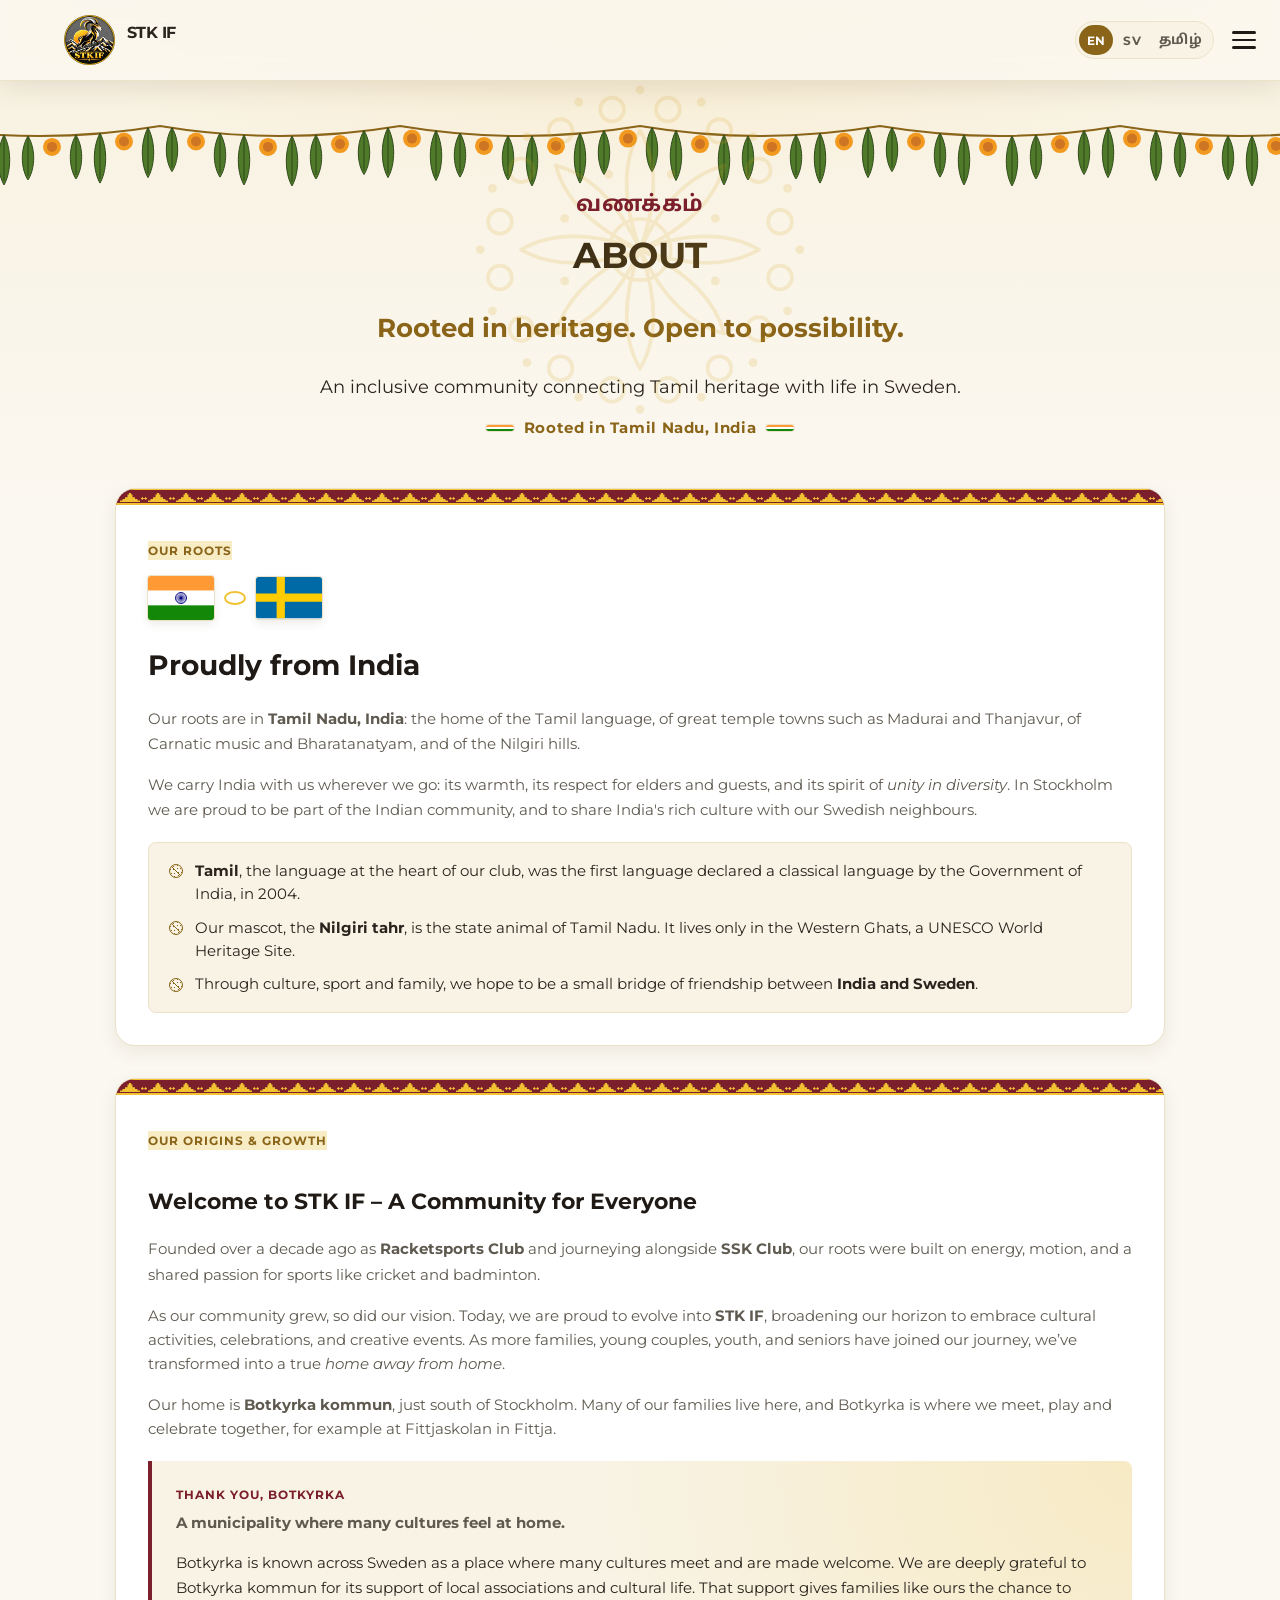
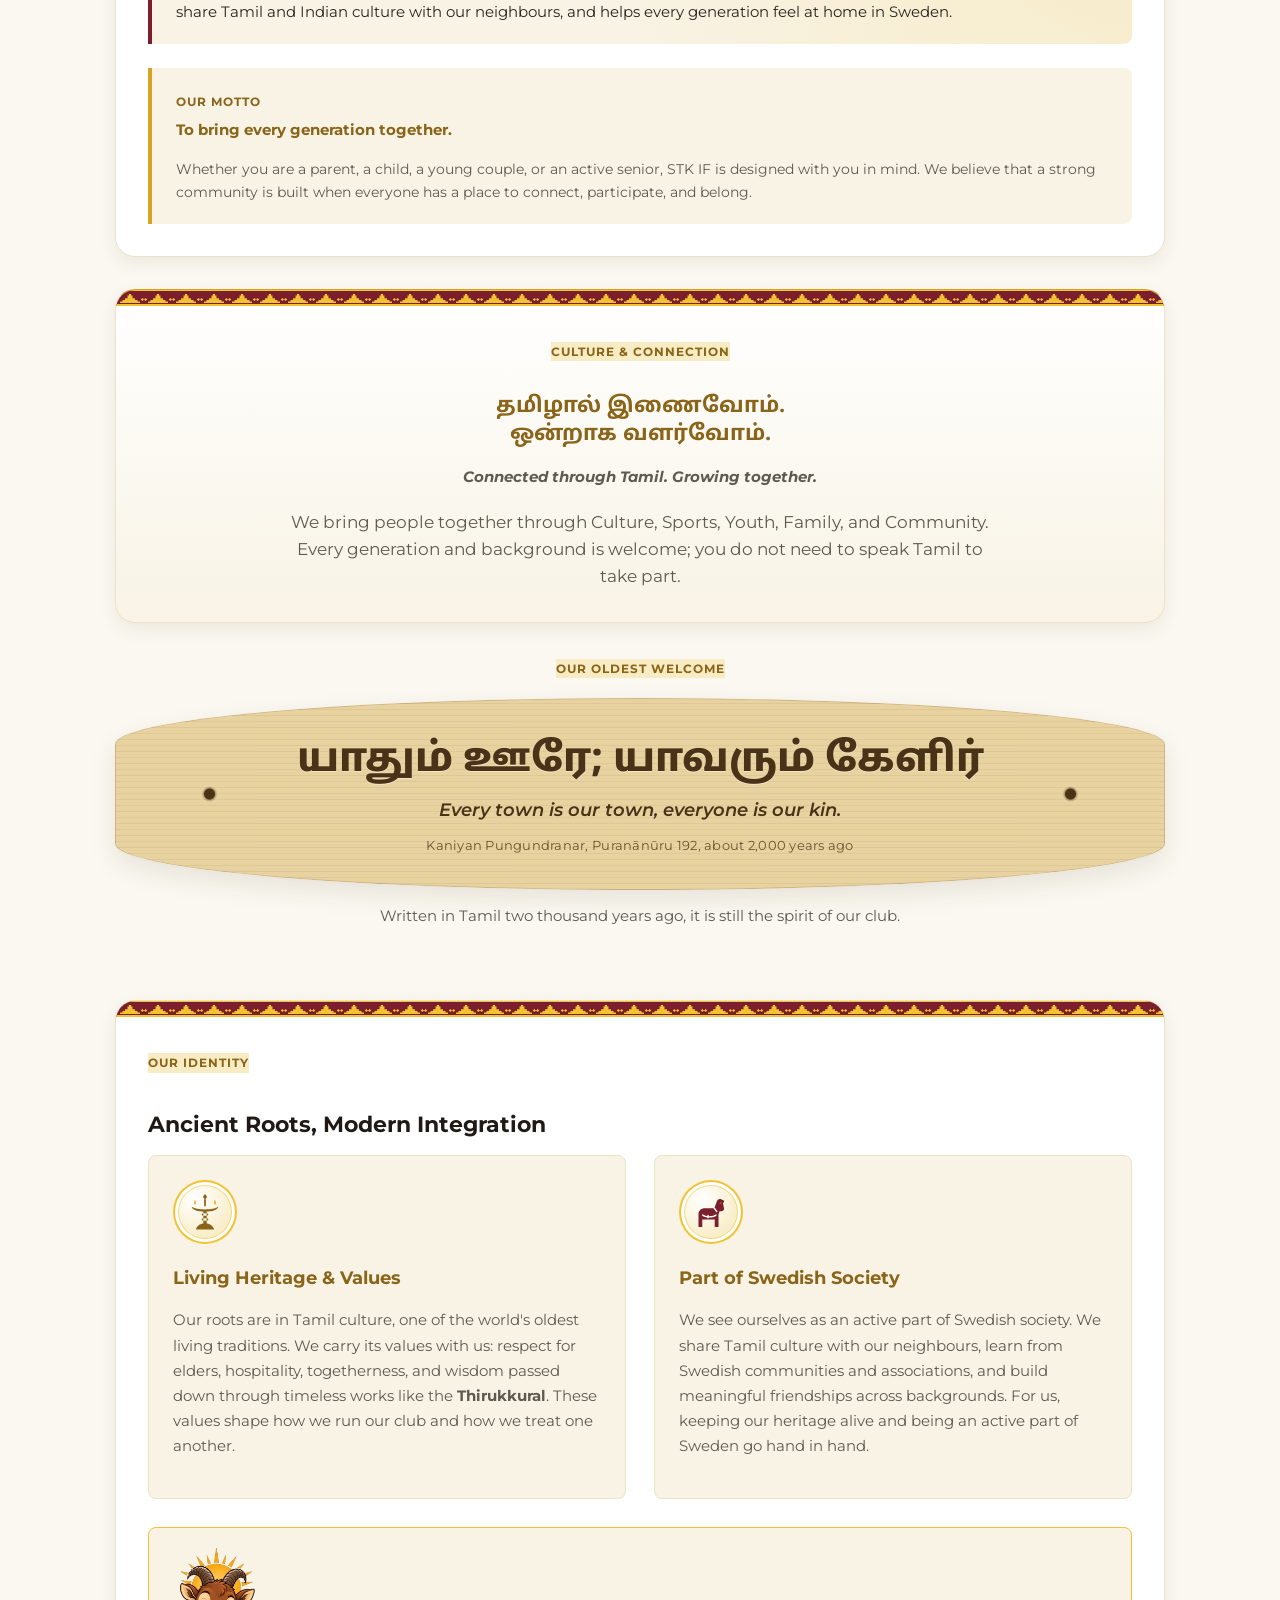
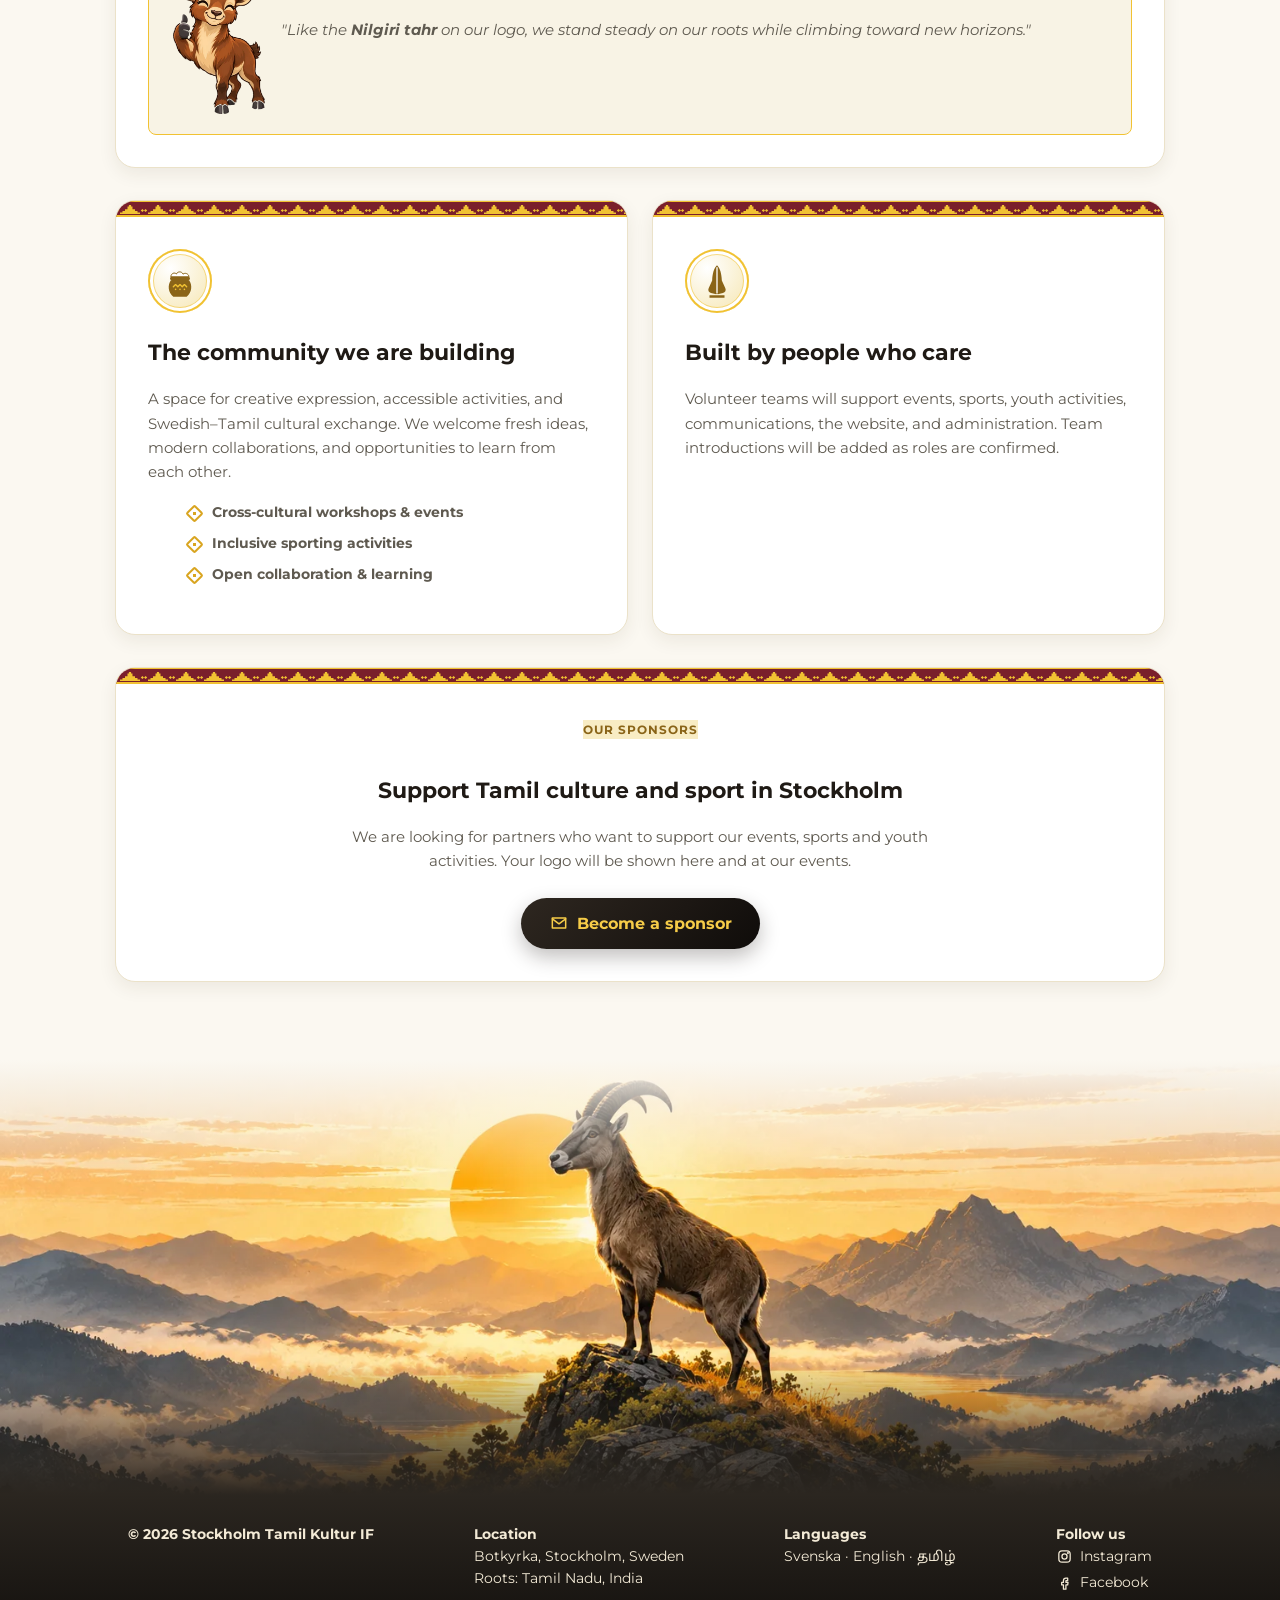
==== about.html @ eb53238b "Join Us: lucky-draw banner and clear "registered" popup - Banner above the form: "Join STK and you c" ====
<!DOCTYPE html>
<html lang="en">
<head>
    <meta charset="UTF-8">
    <meta name="viewport" content="width=device-width, initial-scale=1.0">
    <title>About us | Stockholm Tamil Kultur &amp; IF</title>
    <meta name="description" content="Stockholm Tamil Kultur &amp; IF is a Tamil cultural and sports club in Botkyrka, Stockholm, with roots in Tamil Nadu, India, bringing the Tamil community together.">
    <meta property="og:type" content="website">
    <meta property="og:site_name" content="Stockholm Tamil Kultur IF">
    <meta property="og:title" content="About us | Stockholm Tamil Kultur &amp; IF">
    <meta property="og:description" content="Stockholm Tamil Kultur &amp; IF is a Tamil cultural and sports club in Botkyrka, Stockholm, with roots in Tamil Nadu, India, bringing the Tamil community together.">
    <link rel="canonical" href="https://teamraat.github.io/STK-IF/about.html">
    <meta property="og:url" content="https://teamraat.github.io/STK-IF/about.html">
    <meta property="og:image" content="https://teamraat.github.io/STK-IF/images/og-image.jpg">
    <meta property="og:image:width" content="1200">
    <meta property="og:image:height" content="630">
    <meta name="twitter:card" content="summary_large_image">
    <link rel="stylesheet" href="css/shared-styles.css?v=20261105-1">
    <link rel="stylesheet" href="css/about-styles.css?v=20261105-1">
    <link rel="icon" type="image/png" href="images/favicon.png">
    <link rel="stylesheet" href="css/modern.css?v=20261105-1">
    <link rel="stylesheet" href="css/theme.css?v=20261105-1" id="theme-css">
    <link rel="stylesheet" href="css/mascots.css?v=20261105-1">
    <link rel="stylesheet" href="css/refresh.css?v=20261105-1">
</head>
<body>

<!-- Header-->

    <header>
        <div id="logo">
            <a class="logo-link" href="index.html" aria-label="STK IF home page">
                <img src="images/logo.webp" alt="Stockholm Tamil Kultur IF Logo">
                <h1>STK IF</h1>
            </a>
        </div>
        <ul>
            <li><a href="index.html">Home</a></li>
            <li>|</li>
            <li><a href="events.html">Events</a></li>
            <li>|</li>
            <li><a href="about.html">About</a></li>
            <li>|</li>
            <li><a href="gallery.html">Gallery</a></li>
            <li>|</li>
            <li><a href="learn-tamil.html">Learn Tamil</a></li>
            <li>|</li>
            <li><a href="members.html">Members</a></li>
            <li>|</li>
            <li><a href="joinus.html">Join Us</a></li>
        </ul>
        <img id="hamburguer-buttom" src="images/hamburg.button.svg" alt="Hamburger menu button">

    </header>


    <main id="about-page">
    <section class="about-section">
        <!-- Thoranam: a garland of mango leaves and marigolds, hung over Tamil doorways to welcome guests -->
        <svg class="thoranam" viewBox="0 0 1440 70" preserveAspectRatio="xMidYMin slice" aria-hidden="true" focusable="false"><path class="thoranam-cord" d="M0 14 Q120 34 240 14 Q360 34 480 14 Q600 34 720 14 Q840 34 960 14 Q1080 34 1200 14 Q1320 34 1440 14"/><path class="leaf" d="M12 15.6 C3 31 6 50.8 12 59.6 C18 50.8 21 31 12 15.6 Z M12 17.6 V55.6"/><path class="leaf" d="M36 18.5 C27 36 30 58.5 36 68.5 C42 58.5 45 36 36 18.5 Z M36 20.5 V64.5"/><path class="leaf" d="M84 22.9 C75 40.4 78 62.9 84 72.9 C90 62.9 93 40.4 84 22.9 Z M84 24.9 V68.9"/><path class="leaf" d="M108 23.9 C99 39.3 102 59.1 108 67.9 C114 59.1 117 39.3 108 23.9 Z M108 25.9 V63.9"/><path class="leaf" d="M156 22.9 C147 38.3 150 58.1 156 66.9 C162 58.1 165 38.3 156 22.9 Z M156 24.9 V62.9"/><path class="leaf" d="M180 21.1 C171 38.6 174 61.1 180 71.1 C186 61.1 189 38.6 180 21.1 Z M180 23.1 V67.1"/><path class="leaf" d="M228 15.6 C219 33.1 222 55.6 228 65.6 C234 55.6 237 33.1 228 15.6 Z M228 17.6 V61.6"/><path class="leaf" d="M252 15.6 C243 31 246 50.8 252 59.6 C258 50.8 261 31 252 15.6 Z M252 17.6 V55.6"/><path class="leaf" d="M300 21.1 C291 36.5 294 56.3 300 65.1 C306 56.3 309 36.5 300 21.1 Z M300 23.1 V61.1"/><path class="leaf" d="M324 22.9 C315 40.4 318 62.9 324 72.9 C330 62.9 333 40.4 324 22.9 Z M324 24.9 V68.9"/><path class="leaf" d="M372 23.9 C363 41.4 366 63.9 372 73.9 C378 63.9 381 41.4 372 23.9 Z M372 25.9 V69.9"/><path class="leaf" d="M396 22.9 C387 38.3 390 58.1 396 66.9 C402 58.1 405 38.3 396 22.9 Z M396 24.9 V62.9"/><path class="leaf" d="M444 18.5 C435 33.9 438 53.7 444 62.5 C450 53.7 453 33.9 444 18.5 Z M444 20.5 V58.5"/><path class="leaf" d="M468 15.6 C459 33.1 462 55.6 468 65.6 C474 55.6 477 33.1 468 15.6 Z M468 17.6 V61.6"/><path class="leaf" d="M516 18.5 C507 36 510 58.5 516 68.5 C522 58.5 525 36 516 18.5 Z M516 20.5 V64.5"/><path class="leaf" d="M540 21.1 C531 36.5 534 56.3 540 65.1 C546 56.3 549 36.5 540 21.1 Z M540 23.1 V61.1"/><path class="leaf" d="M588 23.9 C579 39.3 582 59.1 588 67.9 C594 59.1 597 39.3 588 23.9 Z M588 25.9 V63.9"/><path class="leaf" d="M612 23.9 C603 41.4 606 63.9 612 73.9 C618 63.9 621 41.4 612 23.9 Z M612 25.9 V69.9"/><path class="leaf" d="M660 21.1 C651 38.6 654 61.1 660 71.1 C666 61.1 669 38.6 660 21.1 Z M660 23.1 V67.1"/><path class="leaf" d="M684 18.5 C675 33.9 678 53.7 684 62.5 C690 53.7 693 33.9 684 18.5 Z M684 20.5 V58.5"/><path class="leaf" d="M732 15.6 C723 31 726 50.8 732 59.6 C738 50.8 741 31 732 15.6 Z M732 17.6 V55.6"/><path class="leaf" d="M756 18.5 C747 36 750 58.5 756 68.5 C762 58.5 765 36 756 18.5 Z M756 20.5 V64.5"/><path class="leaf" d="M804 22.9 C795 40.4 798 62.9 804 72.9 C810 62.9 813 40.4 804 22.9 Z M804 24.9 V68.9"/><path class="leaf" d="M828 23.9 C819 39.3 822 59.1 828 67.9 C834 59.1 837 39.3 828 23.9 Z M828 25.9 V63.9"/><path class="leaf" d="M876 22.9 C867 38.3 870 58.1 876 66.9 C882 58.1 885 38.3 876 22.9 Z M876 24.9 V62.9"/><path class="leaf" d="M900 21.1 C891 38.6 894 61.1 900 71.1 C906 61.1 909 38.6 900 21.1 Z M900 23.1 V67.1"/><path class="leaf" d="M948 15.6 C939 33.1 942 55.6 948 65.6 C954 55.6 957 33.1 948 15.6 Z M948 17.6 V61.6"/><path class="leaf" d="M972 15.6 C963 31 966 50.8 972 59.6 C978 50.8 981 31 972 15.6 Z M972 17.6 V55.6"/><path class="leaf" d="M1020 21.1 C1011 36.5 1014 56.3 1020 65.1 C1026 56.3 1029 36.5 1020 21.1 Z M1020 23.1 V61.1"/><path class="leaf" d="M1044 22.9 C1035 40.4 1038 62.9 1044 72.9 C1050 62.9 1053 40.4 1044 22.9 Z M1044 24.9 V68.9"/><path class="leaf" d="M1092 23.9 C1083 41.4 1086 63.9 1092 73.9 C1098 63.9 1101 41.4 1092 23.9 Z M1092 25.9 V69.9"/><path class="leaf" d="M1116 22.9 C1107 38.3 1110 58.1 1116 66.9 C1122 58.1 1125 38.3 1116 22.9 Z M1116 24.9 V62.9"/><path class="leaf" d="M1164 18.5 C1155 33.9 1158 53.7 1164 62.5 C1170 53.7 1173 33.9 1164 18.5 Z M1164 20.5 V58.5"/><path class="leaf" d="M1188 15.6 C1179 33.1 1182 55.6 1188 65.6 C1194 55.6 1197 33.1 1188 15.6 Z M1188 17.6 V61.6"/><path class="leaf" d="M1236 18.5 C1227 36 1230 58.5 1236 68.5 C1242 58.5 1245 36 1236 18.5 Z M1236 20.5 V64.5"/><path class="leaf" d="M1260 21.1 C1251 36.5 1254 56.3 1260 65.1 C1266 56.3 1269 36.5 1260 21.1 Z M1260 23.1 V61.1"/><path class="leaf" d="M1308 23.9 C1299 39.3 1302 59.1 1308 67.9 C1314 59.1 1317 39.3 1308 23.9 Z M1308 25.9 V63.9"/><path class="leaf" d="M1332 23.9 C1323 41.4 1326 63.9 1332 73.9 C1338 63.9 1341 41.4 1332 23.9 Z M1332 25.9 V69.9"/><path class="leaf" d="M1380 21.1 C1371 38.6 1374 61.1 1380 71.1 C1386 61.1 1389 38.6 1380 21.1 Z M1380 23.1 V67.1"/><path class="leaf" d="M1404 18.5 C1395 33.9 1398 53.7 1404 62.5 C1410 53.7 1413 33.9 1404 18.5 Z M1404 20.5 V58.5"/><g class="marigold" transform="translate(60 32.1)"><circle r="9"/><circle class="marigold-in" r="5"/></g><g class="marigold" transform="translate(132 34.9)"><circle r="9"/><circle class="marigold-in" r="5"/></g><g class="marigold" transform="translate(204 29.5)"><circle r="9"/><circle class="marigold-in" r="5"/></g><g class="marigold" transform="translate(276 29.5)"><circle r="9"/><circle class="marigold-in" r="5"/></g><g class="marigold" transform="translate(348 34.9)"><circle r="9"/><circle class="marigold-in" r="5"/></g><g class="marigold" transform="translate(420 32.1)"><circle r="9"/><circle class="marigold-in" r="5"/></g><g class="marigold" transform="translate(492 26.6)"><circle r="9"/><circle class="marigold-in" r="5"/></g><g class="marigold" transform="translate(564 33.9)"><circle r="9"/><circle class="marigold-in" r="5"/></g><g class="marigold" transform="translate(636 33.9)"><circle r="9"/><circle class="marigold-in" r="5"/></g><g class="marigold" transform="translate(708 26.6)"><circle r="9"/><circle class="marigold-in" r="5"/></g><g class="marigold" transform="translate(780 32.1)"><circle r="9"/><circle class="marigold-in" r="5"/></g><g class="marigold" transform="translate(852 34.9)"><circle r="9"/><circle class="marigold-in" r="5"/></g><g class="marigold" transform="translate(924 29.5)"><circle r="9"/><circle class="marigold-in" r="5"/></g><g class="marigold" transform="translate(996 29.5)"><circle r="9"/><circle class="marigold-in" r="5"/></g><g class="marigold" transform="translate(1068 34.9)"><circle r="9"/><circle class="marigold-in" r="5"/></g><g class="marigold" transform="translate(1140 32.1)"><circle r="9"/><circle class="marigold-in" r="5"/></g><g class="marigold" transform="translate(1212 26.6)"><circle r="9"/><circle class="marigold-in" r="5"/></g><g class="marigold" transform="translate(1284 33.9)"><circle r="9"/><circle class="marigold-in" r="5"/></g><g class="marigold" transform="translate(1356 33.9)"><circle r="9"/><circle class="marigold-in" r="5"/></g><g class="marigold" transform="translate(1428 26.6)"><circle r="9"/><circle class="marigold-in" r="5"/></g></svg>
        <div class="about-content">
           <section class="about-header">
            <!-- Kolam: the rice-flour pattern drawn at Tamil doorsteps each morning -->
            <svg class="kolam kolam--hero" viewBox="0 0 200 200" aria-hidden="true" focusable="false"><path class="kolam-line" d="M100 100 Q143.1 84.3 170 100 Q143.1 115.7 100 100 M100 100 Q141.5 119.4 149.5 149.5 Q119.4 141.5 100 100 M100 100 Q115.7 143.1 100 170 Q84.3 143.1 100 100 M100 100 Q80.6 141.5 50.5 149.5 Q58.5 119.4 100 100 M100 100 Q56.9 115.7 30 100 Q56.9 84.3 100 100 M100 100 Q58.5 80.6 50.5 50.5 Q80.6 58.5 100 100 M100 100 Q84.3 56.9 100 30 Q115.7 56.9 100 100 M100 100 Q119.4 58.5 149.5 50.5 Q141.5 80.6 100 100 M189.4 116.4 a7 7 0 1 0 -14 0 a7 7 0 1 0 14 0 M176.8 146.7 a7 7 0 1 0 -14 0 a7 7 0 1 0 14 0 M153.7 169.8 a7 7 0 1 0 -14 0 a7 7 0 1 0 14 0 M123.4 182.4 a7 7 0 1 0 -14 0 a7 7 0 1 0 14 0 M90.6 182.4 a7 7 0 1 0 -14 0 a7 7 0 1 0 14 0 M60.3 169.8 a7 7 0 1 0 -14 0 a7 7 0 1 0 14 0 M37.2 146.7 a7 7 0 1 0 -14 0 a7 7 0 1 0 14 0 M24.6 116.4 a7 7 0 1 0 -14 0 a7 7 0 1 0 14 0 M24.6 83.6 a7 7 0 1 0 -14 0 a7 7 0 1 0 14 0 M37.2 53.3 a7 7 0 1 0 -14 0 a7 7 0 1 0 14 0 M60.3 30.2 a7 7 0 1 0 -14 0 a7 7 0 1 0 14 0 M90.6 17.6 a7 7 0 1 0 -14 0 a7 7 0 1 0 14 0 M123.4 17.6 a7 7 0 1 0 -14 0 a7 7 0 1 0 14 0 M153.7 30.2 a7 7 0 1 0 -14 0 a7 7 0 1 0 14 0 M176.8 53.3 a7 7 0 1 0 -14 0 a7 7 0 1 0 14 0 M189.4 83.6 a7 7 0 1 0 -14 0 a7 7 0 1 0 14 0"/><circle class="kolam-ring" cx="100" cy="100" r="18"/><circle class="kolam-dot" cx="144.3" cy="118.4" r="2.6"/><circle class="kolam-dot" cx="118.4" cy="144.3" r="2.6"/><circle class="kolam-dot" cx="81.6" cy="144.3" r="2.6"/><circle class="kolam-dot" cx="55.7" cy="118.4" r="2.6"/><circle class="kolam-dot" cx="55.7" cy="81.6" r="2.6"/><circle class="kolam-dot" cx="81.6" cy="55.7" r="2.6"/><circle class="kolam-dot" cx="118.4" cy="55.7" r="2.6"/><circle class="kolam-dot" cx="144.3" cy="81.6" r="2.6"/><circle class="kolam-dot" cx="194" cy="100" r="2.6"/><circle class="kolam-dot" cx="186.8" cy="136" r="2.6"/><circle class="kolam-dot" cx="166.5" cy="166.5" r="2.6"/><circle class="kolam-dot" cx="136" cy="186.8" r="2.6"/><circle class="kolam-dot" cx="100" cy="194" r="2.6"/><circle class="kolam-dot" cx="64" cy="186.8" r="2.6"/><circle class="kolam-dot" cx="33.5" cy="166.5" r="2.6"/><circle class="kolam-dot" cx="13.2" cy="136" r="2.6"/><circle class="kolam-dot" cx="6" cy="100" r="2.6"/><circle class="kolam-dot" cx="13.2" cy="64" r="2.6"/><circle class="kolam-dot" cx="33.5" cy="33.5" r="2.6"/><circle class="kolam-dot" cx="64" cy="13.2" r="2.6"/><circle class="kolam-dot" cx="100" cy="6" r="2.6"/><circle class="kolam-dot" cx="136" cy="13.2" r="2.6"/><circle class="kolam-dot" cx="166.5" cy="33.5" r="2.6"/><circle class="kolam-dot" cx="186.8" cy="64" r="2.6"/><circle class="kolam-dot" cx="100" cy="100" r="2.6"/></svg>
            <p class="about-vanakkam" lang="ta" data-no-translate>வணக்கம்</p>
            <h1 id="about-h1">ABOUT</h1>
            </section>
            <h2>Rooted in heritage. Open to possibility.</h2>
            <p class="about-lead">An inclusive community connecting Tamil heritage with life in Sweden.</p>
            <p class="about-roots">Rooted in Tamil Nadu, India</p>
        </div>
    </section>

    <section id="main-container">

        <!-- Our roots in India -->
        <section id="india" class="card india-card">
            <div class="card-badge">Our roots</div>
            <div class="india-flags" aria-hidden="false">
                <svg class="flag" viewBox="0 0 36 24" role="img" aria-label="Flag of India"><rect width="36" height="8" fill="#FF9933"/><rect y="8" width="36" height="8" fill="#FFFFFF"/><rect y="16" width="36" height="8" fill="#138808"/><circle cx="18" cy="12" r="3" fill="none" stroke="#000080" stroke-width="0.5"/><path d="M18 12 L20.90 12.00 M18 12 L20.80 12.75 M18 12 L20.51 13.45 M18 12 L20.05 14.05 M18 12 L19.45 14.51 M18 12 L18.75 14.80 M18 12 L18.00 14.90 M18 12 L17.25 14.80 M18 12 L16.55 14.51 M18 12 L15.95 14.05 M18 12 L15.49 13.45 M18 12 L15.20 12.75 M18 12 L15.10 12.00 M18 12 L15.20 11.25 M18 12 L15.49 10.55 M18 12 L15.95 9.95 M18 12 L16.55 9.49 M18 12 L17.25 9.20 M18 12 L18.00 9.10 M18 12 L18.75 9.20 M18 12 L19.45 9.49 M18 12 L20.05 9.95 M18 12 L20.51 10.55 M18 12 L20.80 11.25" stroke="#000080" stroke-width="0.25"/><circle cx="18" cy="12" r="0.6" fill="#000080"/></svg>
                <span class="india-knot" aria-hidden="true"></span>
                <svg class="flag" viewBox="0 0 32 20" role="img" aria-label="Flag of Sweden"><rect width="32" height="20" fill="#006AA7"/><rect x="10" width="4" height="20" fill="#FECC00"/><rect y="8" width="32" height="4" fill="#FECC00"/></svg>
            </div>
            <h2>Proudly from India</h2>
            <p class="lead-text">Our roots are in <strong>Tamil Nadu, India</strong>: the home of the Tamil language, of great temple towns such as Madurai and Thanjavur, of Carnatic music and Bharatanatyam, and of the Nilgiri hills.</p>
            <p>We carry India with us wherever we go: its warmth, its respect for elders and guests, and its spirit of <em>unity in diversity</em>. In Stockholm we are proud to be part of the Indian community, and to share India's rich culture with our Swedish neighbours.</p>
            <ul class="india-facts">
                <li><strong>Tamil</strong>, the language at the heart of our club, was the first language declared a classical language by the Government of India, in 2004.</li>
                <li>Our mascot, the <strong>Nilgiri tahr</strong>, is the state animal of Tamil Nadu. It lives only in the Western Ghats, a UNESCO World Heritage Site.</li>
                <li>Through culture, sport and family, we hope to be a small bridge of friendship between <strong>India and Sweden</strong>.</li>
            </ul>
        </section>

        <section id="history" class="card history-card">
            <div class="card-badge">Our Origins & Growth</div>
            <h2>Welcome to STK IF – A Community for Everyone</h2>
            
            <p class="lead-text">
                Founded over a decade ago as <strong>Racketsports Club</strong> and journeying alongside <strong>SSK Club</strong>, our roots were built on energy, motion, and a shared passion for sports like cricket and badminton.
            </p>
            
            <p>
                As our community grew, so did our vision. Today, we are proud to evolve into <strong>STK IF</strong>, broadening our horizon to embrace cultural activities, celebrations, and creative events. As more families, young couples, youth, and seniors have joined our journey, we’ve transformed into a true <em>home away from home</em>.
            </p>

            <p>
                Our home is <strong>Botkyrka kommun</strong>, just south of Stockholm. Many of our families live here, and Botkyrka is where we meet, play and celebrate together, for example at Fittjaskolan in Fittja.
            </p>

            <!-- Thanks to our home municipality -->
            <div class="botkyrka-banner">
                <span class="motto-label">Thank you, Botkyrka</span>
                <p class="botkyrka-quote">A municipality where many cultures feel at home.</p>
                <p class="botkyrka-sub">Botkyrka is known across Sweden as a place where many cultures meet and are made welcome. We are deeply grateful to Botkyrka kommun for its support of local associations and cultural life. That support gives families like ours the chance to share Tamil and Indian culture with our neighbours, and helps every generation feel at home in Sweden.</p>
            </div>

            <div class="motto-banner">
                <span class="motto-label">Our Motto</span>
                <p class="motto-quote">To bring every generation together.</p>
                <p class="motto-sub">Whether you are a parent, a child, a young couple, or an active senior, STK IF is designed with you in mind. We believe that a strong community is built when everyone has a place to connect, participate, and belong.</p>
            </div>
        </section>

        <section id="motto" class="card motto-card">
            <div class="motto-badge">Culture & Connection</div>
            <h2 class="tamil-text" lang="ta">தமிழால் இணைவோம்.<br>ஒன்றாக வளர்வோம்.</h2>
            <p class="translation">Connected through Tamil. Growing together.</p>
            <p class="description">
                We bring people together through Culture, Sports, Youth, Family, and Community. Every generation and background is welcome; you do not need to speak Tamil to take part.
            </p>
        </section>

        <!-- Olai chuvadi: a palm-leaf manuscript, the way Tamil poems were written down for centuries -->
        <section id="kin" class="olai-section" aria-labelledby="olai-title">
            <div class="card-badge" id="olai-title">Our oldest welcome</div>
            <figure class="olai">
                <blockquote>
                    <p class="olai-tamil" lang="ta" data-no-translate>யாதும் ஊரே; யாவரும் கேளிர்</p>
                    <p class="olai-english">Every town is our town, everyone is our kin.</p>
                </blockquote>
                <figcaption>Kaniyan Pungundranar, Puranānūru 192, about 2,000 years ago</figcaption>
            </figure>
            <p class="olai-note">Written in Tamil two thousand years ago, it is still the spirit of our club.</p>
        </section>

        <section id="heritage" class="card heritage-card">
            <div class="card-badge">Our Identity</div>
            <h2>Ancient Roots, Modern Integration</h2>
            
            <div class="heritage-grid">
                <div class="heritage-item">
                    <div class="heritage-icon"><svg class="about-icon" viewBox="0 0 48 48" aria-hidden="true" focusable="false"><path class="icon-flame" d="M12 15.5c-2-2.6-.3-5 0-6.6.4 1.6 2 4 0 6.6zM24 13c-2-2.6-.3-5 0-6.6.4 1.6 2 4 0 6.6zM36 15.5c-2-2.6-.3-5 0-6.6.4 1.6 2 4 0 6.6z"/><path class="icon-brass" d="M24 2.5l2.6 3.4L24 9l-2.6-3.1zM23 9h2v8h-2zM8 17.5c5 4.6 27 4.6 32 0-.6 4-6.6 6.2-16 6.2s-15.4-2.2-16-6.2zM22 23.5h4v14h-4zM20 27a4 1.6 0 1 0 8 0 4 1.6 0 1 0-8 0zM20 33a4 1.6 0 1 0 8 0 4 1.6 0 1 0-8 0zM13 45c1.5-5 6-7.6 11-7.6s9.5 2.6 11 7.6z"/></svg></div>
                    <h3>Living Heritage & Values</h3>
                    <p>
                        Our roots are in Tamil culture, one of the world's oldest living traditions. We carry its values with us: respect for elders, hospitality, togetherness, and wisdom passed down through timeless works like the <strong>Thirukkural</strong>. These values shape how we run our club and how we treat one another.
                    </p>
                </div>

                <div class="heritage-item">
                    <div class="heritage-icon"><svg class="about-icon" viewBox="0 0 48 48" aria-hidden="true" focusable="false"><path class="icon-silk" d="M9 42V27c0-5 3-7.5 8-7.5h11l3.2-8.6c.8-2.2 3-3.2 5-2.2l3.8 1.8-1.6 3.4 1.2 5.6c.4 2-1 3.5-3 3.5h-2.3L33 27v15h-4.5v-9h-15v9z"/><path class="icon-brass-line" d="M14 27.5c3 3 13 3 16 0M28 19.5l3 4M20.5 31v-3"/><circle class="icon-brass" cx="35.6" cy="13.2" r="1.2"/></svg></div>
                    <h3>Part of Swedish Society</h3>
                    <p>
                        We see ourselves as an active part of Swedish society. We share Tamil culture with our neighbours, learn from Swedish communities and associations, and build meaningful friendships across backgrounds. For us, keeping our heritage alive and being an active part of Sweden go hand in hand.
                    </p>
                </div>
            </div>

            <div class="emblem-box">
                <span class="emblem-mascot" data-mascot="about-emblem"></span>
                <p class="emblem-quote">
                    "Like the <strong>Nilgiri tahr</strong> on our logo, we stand steady on our roots while climbing toward new horizons."
                </p>
            </div>
        </section>

        <div class="grid-two-col">

            <section class="card">
                <div class="card-icon"><svg class="about-icon" viewBox="0 0 48 48" aria-hidden="true" focusable="false"><path class="icon-foam" d="M13 19c.3-4.6 4.8-5.6 6.6-3.4 1.4-3.2 6.6-3.6 8 .2 2.4-2.2 6.8-.6 7.2 3.2z"/><path class="icon-brass" d="M14 19h20a2 2 0 0 1 0 4H14a2 2 0 0 1 0-4zM13 23h22c4 6 3.4 14.6-3 20H16c-6.4-5.4-7-14-3-20z"/><path class="icon-kolam-line" d="M16 31l2.7-2.7 2.7 2.7 2.6-2.7 2.7 2.7 2.6-2.7 2.7 2.7"/><circle class="icon-kolam-dot" cx="18.7" cy="34" r="1"/><circle class="icon-kolam-dot" cx="24" cy="34" r="1"/><circle class="icon-kolam-dot" cx="29.3" cy="34" r="1"/></svg></div>
                <h2>The community we are building</h2>
                <p>
                    A space for creative expression, accessible activities, and Swedish–Tamil cultural exchange. We welcome fresh ideas, modern collaborations, and opportunities to learn from each other.
                </p>
                <ul class="feature-list">
                    <li>Cross-cultural workshops & events</li>
                    <li>Inclusive sporting activities</li>
                    <li>Open collaboration & learning</li>
                </ul>
            </section>

            <section class="card">
                <div class="card-icon"><svg class="about-icon" viewBox="0 0 48 48" aria-hidden="true" focusable="false"><path class="icon-brass" d="M24 5c-3.6 3.2-5.6 10.2-5.8 18.4L14 32.6c-1.2 2.6.2 5 2.8 5.8L23 40l1-1.4 1 1.4 6.2-1.6c2.6-.8 4-3.2 2.8-5.8l-4.2-9.2C29.6 15.2 27.6 8.2 24 5z"/><path class="icon-brass-line" d="M24 8v30"/><path class="icon-brass" d="M15 41h18v3H15z"/></svg></div>
                <h2>Built by people who care</h2>
                <p>
                    Volunteer teams will support events, sports, youth activities, communications, the website, and administration. Team introductions will be added as roles are confirmed.
                </p>
            </section>

        </div>

        <!-- Sponsors: the logos come from the "sponsors" folder. See sponsors/README.md to add one. -->
        <section id="sponsors" class="card sponsors-card">
            <div class="card-badge">Our Sponsors</div>
            <div class="sponsors-thanks">
                <h2>Thank you to our sponsors</h2>
                <p>These partners help us bring Tamil culture and sport to Stockholm.</p>
                <div class="sponsor-grid" id="sponsor-grid"></div>
            </div>
            <div class="sponsor-cta">
                <h2 class="sponsor-cta-title">Support Tamil culture and sport in Stockholm</h2>
                <p>We are looking for partners who want to support our events, sports and youth activities. Your logo will be shown here and at our events.</p>
                <a class="button button-primary" data-icon="email" href="mailto:stockholmtamilkultur@gmail.com?subject=Sponsoring%20STK%20IF">Become a sponsor</a>
            </div>
        </section>

    </main>

    <footer id="footer-aboutpage">
        <div id="footer-container">
            <ul id="footer-copyright">
                <li class="footer-heading">© 2026 Stockholm Tamil Kultur IF</li>
            </ul>

            <ul id="footer-info">
                <li class="footer-heading">Location</li>
                <li>Botkyrka, Stockholm, Sweden</li>
                <li>Roots: Tamil Nadu, India</li>
            </ul>


            <ul>
                <li class="footer-heading">Languages</li>
                <li><span lang="sv"></span>Svenska · English · <span lang="ta">தமிழ்</span></li>
            </ul>
            <ul id="footer-social">
                <li class="footer-heading">Follow us</li>
                <li><a href="https://www.instagram.com/sskvibessweden" target="_blank" rel="noopener" data-icon="instagram">Instagram</a></li>
                <li><a href="https://www.facebook.com/StockholmSuperKings" target="_blank" rel="noopener" data-icon="facebook">Facebook</a></li>
            </ul>
        </div>

    </footer>
    <script src="sponsors/sponsors-list.js?v=20261105-1"></script>
    <script src="js/sponsors.js?v=20261105-1"></script>
    <script src="lang/languages.js?v=20261105-1"></script>
    <script src="js/i18n.js?v=20261105-1"></script>
    <script src="mascots/mascot-list.js?v=20261105-1"></script>
    <script src="js/site.js?v=20261105-1"></script>
</body>
</html>
---- css/shared-styles.css ----
/* Font files
   Compressed WOFF2 copies that keep only the letters the site uses (English, Swedish
   and other Latin letters; Tamil). Made from the .ttf originals in the fonts folder.
   The weight range lets headings use the font's real bold instead of a faked one. */

@font-face {
    font-family: 'Montserrat';
    src: url("../fonts/Montserrat-Variable-latin.woff2") format("woff2");
    font-style: normal;
    font-weight: 100 900;
    font-display: swap;
}

@font-face {
    font-family: 'Montserrat';
    src: url("../fonts/Montserrat-Italic-Variable-latin.woff2") format("woff2");
    font-style: italic;
    font-weight: 100 900;
    font-display: swap;
}

@font-face {
    font-family: 'Noto Sans Tamil';
    src: url("../fonts/NotoSansTamil-Variable-tamil.woff2") format("woff2");
    font-weight: 100 900;
    font-display: swap;
}

/* Full Page Styles */

body {
    margin: 0;
    font-family: 'Montserrat', Arial, Helvetica, sans-serif;
    font-size: clamp(13px, 2vw, 16px);
    background-color: #fffcf0;
    min-height: 100vh;
    display: flex;
    flex-direction: column;
}

section {
    padding-bottom: 40px;
}


main {
    margin: 0;
    margin-top: 120px;
    flex: 1;
}

/* Text styles */

h1 {
    font-size: clamp(28px, 5vw, 36px);
    font-weight: 700;
    color: #083D16;
    margin: 0;
    margin-bottom: 16px;
    letter-spacing: -1px;
    text-transform: uppercase;
}

h2 {
    color: rgb(180, 129, 0);;
    font-size: clamp(20px, 2vw, 40px);
    line-height: 1.8;
    font-weight: 700;
    margin-top: 20px;
}

:lang(ta) {
    font-family: 'Noto Sans Tamil', sans-serif;
}

a {
    text-decoration: none;
}

main a {
    color: #141414;
}

/* Header */

header {
    position: fixed;
    top: 0;
    left: 0;
    padding: 0px 5%;
    margin: 0;
    max-height: 100px;
    min-height: 80px;
    background: #fff;
    box-shadow: 0px 4px 10px #41414140;
    display: flex;
    align-items: center;
    justify-content: space-between;
    width: 100vw;
    box-sizing: border-box;
    z-index: 2;
}

    header #logo {
        display: flex;
        align-items: center;
        gap: 12px;
        height: 100%;
    }

        header #logo img {
            height: 50px;
            width: auto;
        }

    header h1 {
        font-size: 1rem;
        font-weight: 700;
        color: #141414;
    }

        header h1 span {
        font-weight: 400;
        }

    header ul {
        list-style-type: none;
        margin: 0;
        padding: 0;
    }

    header ul li {
        float: left;
        display: block;
        color: #141414;
        font-size: 1rem;
        text-align: center;
        padding: 10px;
    }

    header ul li a {
        color: #141414;
        text-decoration: none;
    }

        header ul li a:hover {
        color: #FFBF00;
        text-decoration: none;
    }

#hamburguer-buttom{
        display: none;
        height: auto;
        cursor: pointer;

    }
    

    /* Footer */

footer {
    bottom: 0;
    padding: 30px 10%;
    margin: 0;
    margin-top: 40px;
    height: fit-content;
    background: #305739;
}

    div#footer-container {
        display: flex;
        justify-content: space-between;
        column-gap: 10px;
        box-sizing: border-box;
    }

    footer a {
        color: #FFF;
    }

    footer a:hover {
        color:#ffd453;
    }

    footer ul {
        list-style-type: none;
        margin: 0;
        padding: 0;
        text-align: left;
    }

    footer ul li {
        text-align: left;
        display: block;
        color: #FFF;
        font-size: 0.85rem;
        line-height: 1.6;
    }

        li.footer-heading {
            font-weight: 700;
        }
    

/* Media Queries */

/* Less than or equal to 800px */
@media (width <= 800px) {

body {
    font-size: clamp(5px, 5vw, 12px);
}

/* Header */

header {
    padding: 10px 20px;
    height: 70px;
    position: fixed;
    top: 0;
    left: 0;
    width: 100%;
    box-sizing: border-box;
}

header #logo {
    height: 50px;
}

header ul {
    display: none !important;
}

header h1 {
    display: none;
}

#hamburguer-buttom {
    display: block !important;
    position: absolute;
    right: 20px;
    top: 50%;
    transform: translateY(-50%);
    width: 25px !important;
    height: auto !important;
    max-width: 25px !important;
    margin: 0 !important;
    }
}


/* Less than or equal to 600px */
@media (max-width: 600px) {

        header ul li {
        font-size: 0.6rem;
        display: none;
    }

    #hamburguer-buttom{
        display: block;
        
    }

/* Footer */
    #footer-container {
        flex-direction: column;
        align-items: center;
        text-align: center;
    }

    footer ul li {
        text-align: center;
    }

    footer ul {
        text-align: center;
    }

}
---- css/about-styles.css ----
:root {
    --primary-color: #1a7f37;
    --primary-hover: #044289;
    --dark-bg: #0d1117;
    --dark-card: #161b22;
    --text-main: #24292f;
    --text-muted: #57606a;
    --light-bg: #f6f8fa;
    --border-color: #d0d7de;
    --accent-orange: #bf8700;
    --accent-orange-bg: #fff8c5;
}

main#about-page {
    line-height: 1.6;
    color: var(--text-main);
    box-sizing: border-box;
}

.about-header {
    max-width: 800px;
    margin: 0 auto;
    padding: 0px 20px 0px;
    text-align: center;
    flex: 1;
}


.about-section {
    text-align: center;
    padding-bottom: 0;
}

.about-content {
    max-width: 800px;
    margin: 0 auto;
    padding: 0 20px;
}

.about-lead {
    font-size: 1.15rem;
    color: #0d1117;
    margin-bottom: 0;
}

section#main-container {
    max-width: 1050px;
    margin: 3rem auto;
    padding: 0 1.5rem;
}

.card {
    background-color: #ffffff;
    border: 1px solid var(--border-color);
    border-radius: 8px;
    padding: 2rem;
    margin-bottom: 2rem;
    box-shadow: 0 2px 4px rgba(0,0,0,0.02);
}

/* History Card */
.history-card h2 {
    font-size: 1.75rem;
    color: #1f2328;
    margin-bottom: 1rem;
}

.lead-text {
    font-size: 1.05rem;
    color: var(--text-main);
    margin-bottom: 1rem;
    line-height: 1.7;
}

.history-card p {
    color: var(--text-muted);
    margin-bottom: 1.25rem;
    font-size: 0.98rem;
}

.motto-banner {
    background-color: #f6f8fa;
    border-left: 4px solid var(--primary-color);
    padding: 1.25rem 1.5rem;
    border-radius: 0 8px 8px 0;
    margin-top: 1.5rem;
}

.motto-label {
    font-size: 0.75rem;
    font-weight: 700;
    text-transform: uppercase;
    color: var(--primary-color);
    letter-spacing: 1px;
}

.motto-quote {
    font-size: 1.25rem;
    font-weight: 700;
    color: #0969da !important;
    margin: 0.25rem 0 0.5rem 0;
}

.motto-sub {
    font-size: 0.9rem !important;
    color: var(--text-muted) !important;
    margin-bottom: 0 !important;
}

/* Motto Card */
.motto-card {
    text-align: center;
    background: linear-gradient(180deg, #ffffff 0%, #f6f8fa 100%);
    border-top: 4px solid var(--primary-color);
}

.motto-badge,
.card-badge {
    display: inline-block;
    font-size: 0.75rem;
    text-transform: uppercase;
    font-weight: 700;
    letter-spacing: 1px;
    color: var(--primary-color);
    margin-bottom: 0.75rem;
}

.motto-card h2 {
    font-size: 2.2rem;
    color: #0969da;
    line-height: 1.3;
    margin-bottom: 0.5rem;
}

.motto-card .translation {
    font-style: italic;
    font-weight: 700;
    color: var(--text-muted);
    margin-bottom: 1.25rem;
}

.motto-card .description {
    max-width: 720px;
    margin: 0 auto;
    font-size: 1.05rem;
}

/* Heritage & Values Card */
.heritage-card h2 {
    font-size: 1.6rem;
    color: #1f2328;
    margin-bottom: 1.5rem;
}

.heritage-grid {
    display: grid;
    grid-template-columns: 1fr 1fr;
    gap: 1.75rem;
    margin-bottom: 1.75rem;
}

.heritage-item {
    background-color: var(--light-bg);
    border: 1px solid var(--border-color);
    padding: 1.5rem;
    border-radius: 8px;
}

.heritage-icon {
    font-size: 1.8rem;
    margin-bottom: 0.5rem;
}

.heritage-item h3 {
    font-size: 1.15rem;
    color: var(--primary-color);
    margin-bottom: 0.5rem;
}

.heritage-item p {
    font-size: 0.92rem;
    color: var(--text-main);
    line-height: 1.65;
}

/* Emblem Quote Box */
.emblem-box {
    background-color: #ddf4ff;
    border: 1px solid #54aef5;
    border-radius: 8px;
    padding: 1.25rem 1.5rem;
    display: flex;
    align-items: center;
    gap: 1rem;
}

.emblem-symbol {
    font-size: 2rem;
}

.emblem-quote {
    font-size: 1rem;
    color: #0969da;
    font-style: italic;
    margin-bottom: 0;
}

/* Grid Layout */
.grid-two-col {
    display: grid;
    grid-template-columns: 1fr 1fr;
    gap: 1.5rem;
}

.card-icon {
    font-size: 2rem;
    margin-bottom: 0.75rem;
}

.card h2 {
    font-size: 1.35rem;
    margin-bottom: 0.75rem;
    color: #1f2328;
}

.card p {
    color: var(--text-muted);
    margin-bottom: 1rem;
    font-size: 0.95rem;
}

/* Feature List */
.feature-list {
    list-style: none;
    margin-top: 1rem;
}

.feature-list li {
    position: relative;
    padding-left: 1.5rem;
    margin-bottom: 0.5rem;
    font-size: 0.9rem;
    font-weight: 700;
    color: var(--text-main);
}

.feature-list li::before {
    content: "✓";
    position: absolute;
    left: 0;
    color: #1a7f37;
}

/* Notice Banner */
.notice-banner {
    background-color: var(--accent-orange-bg);
    border: 1px solid #d4a72c;
    border-radius: 6px;
    padding: 1rem;
    margin: 1.25rem 0;
}

.notice-tag {
    display: inline-block;
    background-color: var(--accent-orange);
    color: #ffffff;
    font-size: 0.7rem;
    font-weight: 700;
    padding: 0.15rem 0.4rem;
    border-radius: 4px;
    text-transform: uppercase;
    margin-bottom: 0.4rem;
}

.notice-banner p {
    color: #4d3800;
    margin-bottom: 0;
    font-size: 0.85rem;
}

.card-action {
    margin-top: 1.25rem;
}
        
@media (max-width: 768px) {
    .nav-container {
        flex-direction: column;
        gap: 1rem;
    }

    .hero-section h1 {
        font-size: 2rem;
    }

    .grid-two-col,
    .heritage-grid {
        grid-template-columns: 1fr;
    }

    .emblem-box {
        flex-direction: column;
        text-align: center;
    }
}
/* ==========================================================
   Tamil touches (About page)
   Colours come from the theme: --t-silk, --t-leaf, --t-marigold,
   --t-palm and --t-palm-ink are set in every file in css/themes/.
   ========================================================== */

/* ---------- Thoranam: mango-leaf and marigold garland ---------- */
#about-page .about-section {
    position: relative;
}

#about-page .thoranam {
    display: block;
    width: 100%;
    height: 70px;
    margin: -8px 0 6px;
    overflow: visible;
}

.thoranam-cord {
    fill: none;
    stroke: var(--t-accent-dark);
    stroke-width: 2;
}

.thoranam .leaf {
    fill: var(--t-leaf);
    stroke: color-mix(in srgb, var(--t-leaf) 60%, #000);
    stroke-width: 1;
    transform-box: fill-box;
    transform-origin: 50% 0;
    animation: leaf-sway 4.6s ease-in-out infinite alternate;
}

.thoranam .leaf:nth-of-type(3n) { animation-duration: 5.4s; animation-delay: -1.2s; }
.thoranam .leaf:nth-of-type(3n + 1) { animation-duration: 4.1s; animation-delay: -2.4s; }

@keyframes leaf-sway {
    from { transform: rotate(-4deg); }
    to { transform: rotate(4deg); }
}

.thoranam .marigold circle { fill: var(--t-marigold); }
.thoranam .marigold .marigold-in { fill: color-mix(in srgb, var(--t-marigold) 70%, var(--t-silk)); }

/* ---------- Kolam watermark behind the heading ---------- */
#about-page .about-header {
    position: relative;
    isolation: isolate;
}

.kolam-line,
.kolam-ring {
    fill: none;
    stroke: currentColor;
    stroke-width: 2.2;
    stroke-linecap: round;
    stroke-linejoin: round;
}

.kolam-dot { fill: currentColor; }

.kolam--hero {
    position: absolute;
    left: 50%;
    top: 50%;
    width: clamp(220px, 34vw, 340px);
    height: auto;
    translate: -50% -46%;
    z-index: -1;
    color: var(--t-accent);
    opacity: 0.16;
}

.about-vanakkam {
    margin: 0 0 4px;
    font-family: 'Noto Sans Tamil', sans-serif;
    font-size: clamp(18px, 2.2vw, 22px);
    font-weight: 700;
    color: var(--t-silk);
    letter-spacing: 0.02em;
}

/* ---------- Zari border: the gold temple-tower border of a Kanchipuram silk saree ---------- */
#about-page .card {
    position: relative;
    overflow: hidden;
    padding-top: calc(2rem + 16px);
    border-top-width: 1px !important;
}

#about-page .card::before,
#about-page .card::after {
    content: "";
    position: absolute;
    left: 0;
    right: 0;
    top: 0;
    pointer-events: none;
}

/* maroon silk band with thin gold edges */
#about-page .card::before {
    height: 16px;
    background:
        linear-gradient(var(--t-gold) 0 1.5px, transparent 1.5px calc(100% - 1.5px), var(--t-gold) calc(100% - 1.5px)),
        var(--t-silk);
}

/* gold temple towers woven into it */
#about-page .card::after {
    top: 3px;
    height: 10px;
    background: var(--t-gold);
    -webkit-mask: url("data:image/svg+xml,%3Csvg xmlns='http://www.w3.org/2000/svg' viewBox='0 0 28 10'%3E%3Cpath d='M4 10V8.5h2.5V7H9V5.3h2.5V2.5h1.4V1h2.2v1.5h1.4v2.8H19V7h2.5v1.5H24V10z'/%3E%3Cpath d='M0 6.5 1.6 5 3.2 6.5 1.6 8zM28 6.5 26.4 5 24.8 6.5 26.4 8z'/%3E%3C/svg%3E") 0 0 / 28px 10px repeat-x;
    mask: url("data:image/svg+xml,%3Csvg xmlns='http://www.w3.org/2000/svg' viewBox='0 0 28 10'%3E%3Cpath d='M4 10V8.5h2.5V7H9V5.3h2.5V2.5h1.4V1h2.2v1.5h1.4v2.8H19V7h2.5v1.5H24V10z'/%3E%3Cpath d='M0 6.5 1.6 5 3.2 6.5 1.6 8zM28 6.5 26.4 5 24.8 6.5 26.4 8z'/%3E%3C/svg%3E") 0 0 / 28px 10px repeat-x;
}

/* ---------- Brass icons ---------- */
.about-icon {
    width: 40px;
    height: 40px;
    display: block;
}

.icon-brass { fill: var(--t-accent-dark); }
.icon-silk { fill: var(--t-silk); }
.icon-flame { fill: var(--t-marigold); }
.icon-foam { fill: var(--t-card); stroke: var(--t-accent-dark); stroke-width: 1.2; }

.icon-brass-line,
.icon-kolam-line {
    fill: none;
    stroke: var(--t-gold);
    stroke-width: 1.6;
    stroke-linecap: round;
    stroke-linejoin: round;
}

.icon-brass-line { stroke: var(--t-card); }
.icon-kolam-dot { fill: var(--t-gold); }

/* each icon sits on a round brass plate, like a puja thali */
#about-page .heritage-icon,
#about-page .card-icon {
    display: grid;
    place-items: center;
    width: 64px;
    height: 64px;
    margin-bottom: 0.9rem;
    border-radius: 50%;
    line-height: 0;
    background: radial-gradient(circle at 35% 30%, var(--t-card) 0%, var(--t-soft) 70%);
    box-shadow: inset 0 0 0 2px var(--t-gold), inset 0 0 0 5px var(--t-card), inset 0 0 0 6px color-mix(in srgb, var(--t-gold) 55%, transparent);
}

/* Kolam dots as list bullets instead of tick marks */
#about-page .feature-list li::before {
    content: "";
    top: 0.45em;
    width: 9px;
    height: 9px;
    border: 2px solid var(--t-accent);
    border-radius: 2px;
    rotate: 45deg;
    background: radial-gradient(circle, var(--t-accent) 0 1.6px, transparent 2px);
}

/* ---------- Olai chuvadi: palm-leaf manuscript ---------- */
.olai-section {
    margin: 0 0 2rem;
    text-align: center;
}

.olai {
    position: relative;
    margin: 0.5rem auto 0.9rem;
    max-width: 860px;
    padding: clamp(22px, 3.4vw, 34px) clamp(46px, 9vw, 110px);
    border-radius: 999px / 46%;
    color: var(--t-palm-ink);
    background:
        /* the two holes the binding cord passes through */
        radial-gradient(circle at 9% 50%, var(--t-palm-ink) 0 5px, color-mix(in srgb, var(--t-palm-ink) 35%, transparent) 6px, transparent 8px),
        radial-gradient(circle at 91% 50%, var(--t-palm-ink) 0 5px, color-mix(in srgb, var(--t-palm-ink) 35%, transparent) 6px, transparent 8px),
        /* fine fibres running along the leaf */
        repeating-linear-gradient(180deg, transparent 0 5px, color-mix(in srgb, var(--t-palm-ink) 7%, transparent) 5px 6px),
        /* darker, sun-aged edges */
        radial-gradient(120% 140% at 50% 50%, var(--t-palm) 55%, color-mix(in srgb, var(--t-palm) 75%, var(--t-palm-ink)) 100%);
    box-shadow: 0 10px 26px var(--t-shadow-color), inset 0 0 0 1px color-mix(in srgb, var(--t-palm-ink) 18%, transparent);
}

.olai blockquote {
    margin: 0;
}

.olai-tamil {
    margin: 0;
    font-family: 'Noto Sans Tamil', sans-serif;
    font-size: clamp(24px, 4vw, 40px);
    font-weight: 800;
    line-height: 1.45;
    /* letters scratched into the leaf with a stylus, then inked */
    text-shadow: 0 1px 0 color-mix(in srgb, var(--t-palm) 60%, #fff);
}

.olai-english {
    margin: 6px 0 0;
    font-size: clamp(15px, 1.7vw, 18px);
    font-style: italic;
    font-weight: 600;
}

.olai figcaption {
    margin-top: 10px;
    font-size: 0.82rem;
    letter-spacing: 0.02em;
    opacity: 0.8;
}

#about-page .olai-note {
    margin: 0 auto;
    max-width: 560px;
    color: var(--t-muted);
    font-size: 0.95rem;
}

@media (max-width: 600px) {
    .olai {
        border-radius: 46px;
        padding: 26px 22px 22px;
        background-position: 0 0;
    }
    /* on narrow screens the holes sit at the top instead of the sides */
    .olai {
        background:
            radial-gradient(circle at 22% 12px, var(--t-palm-ink) 0 4px, transparent 6px),
            radial-gradient(circle at 78% 12px, var(--t-palm-ink) 0 4px, transparent 6px),
            repeating-linear-gradient(180deg, transparent 0 5px, color-mix(in srgb, var(--t-palm-ink) 7%, transparent) 5px 6px),
            radial-gradient(120% 140% at 50% 50%, var(--t-palm) 55%, color-mix(in srgb, var(--t-palm) 75%, var(--t-palm-ink)) 100%);
    }
}

@media (prefers-reduced-motion: reduce) {
    .thoranam .leaf { animation: none; }
}

/* ---------- Our roots in India ---------- */
.about-roots {
    display: inline-flex;
    align-items: center;
    gap: 10px;
    margin: 14px 0 0;
    font-size: 0.95rem;
    font-weight: 700;
    letter-spacing: 0.04em;
    color: var(--t-accent-dark);
}

/* a thin saffron-white-green rule either side, like the Indian tricolour */
.about-roots::before,
.about-roots::after {
    content: "";
    width: 28px;
    height: 6px;
    border-radius: 3px;
    background: linear-gradient(#FF9933 0 33.3%, #FFFFFF 33.3% 66.6%, #138808 66.6%);
    box-shadow: 0 0 0 1px var(--t-line);
}

.india-card {
    text-align: left;
}

.india-flags {
    display: flex;
    align-items: center;
    gap: 10px;
    margin: 4px 0 14px;
}

.india-flags .flag {
    width: 66px;
    height: auto;
    border-radius: 3px;
    box-shadow: 0 0 0 1px var(--t-line), 0 4px 10px var(--t-shadow-color);
}

/* a small gold knot of friendship between the two flags */
.india-knot {
    width: 18px;
    height: 10px;
    border: 2px solid var(--t-gold);
    border-radius: 50%;
}

#about-page .india-card h2 {
    font-size: 1.75rem;
    margin-bottom: 0.75rem;
}

.india-facts {
    list-style: none;
    margin: 1.25rem 0 0;
    padding: 1rem 1.25rem;
    border-radius: 8px;
    background: var(--t-soft-2);
    border: 1px solid var(--t-line);
    display: grid;
    gap: 0.6rem;
}

.india-facts li {
    position: relative;
    padding-left: 1.6rem;
    font-size: 0.95rem;
    line-height: 1.55;
    color: var(--t-text);
}

/* each fact marked with a tiny Ashoka chakra-like wheel */
.india-facts li::before {
    content: "";
    position: absolute;
    left: 0;
    top: 0.35em;
    width: 12px;
    height: 12px;
    border-radius: 50%;
    border: 1.5px solid var(--t-accent-dark);
    background: repeating-conic-gradient(var(--t-accent-dark) 0deg 2deg, transparent 2deg 15deg);
}

/* ---------- Thank you, Botkyrka ---------- */
.botkyrka-banner {
    margin-top: 1.25rem;
    padding: 1.25rem 1.5rem;
    border-radius: 0 8px 8px 0;
    border-left: 4px solid var(--t-silk);
    background:
        radial-gradient(circle at 100% 0%, color-mix(in srgb, var(--t-gold) 18%, transparent), transparent 55%),
        var(--t-soft-2);
}

#about-page .botkyrka-banner .motto-label { color: var(--t-silk); }

.botkyrka-quote {
    margin: 0.25rem 0 0.5rem;
    font-size: 1.2rem;
    font-weight: 700;
    color: var(--t-heading);
}

#about-page .botkyrka-sub {
    margin: 0;
    font-size: 0.95rem;
    color: var(--t-text);
}
---- css/modern.css ----
/* Modern look: icons, menu, buttons and motion.
   Loaded on every page after the page's own styles. Works together with js/site.js. */

:root {
    --stk-green: #083D16;
    --stk-green-2: #305739;
    --stk-gold: #FFBF00;
    --stk-gold-soft: #FFF3CC;
    --stk-cream: #fffcf0;
    --stk-ink: #141414;
    --stk-radius: 14px;
    --stk-shadow: 0 6px 18px rgba(20, 20, 20, 0.08);
    --stk-shadow-hover: 0 14px 30px rgba(8, 61, 22, 0.16);
}

/* ---------- Icons ---------- */

.icon {
    display: inline-flex;
    width: 1.25em;
    height: 1.25em;
    flex-shrink: 0;
}

    .icon svg {
        width: 100%;
        height: 100%;
        overflow: visible;
    }

    .icon img {
        width: 100%;
        height: 100%;
    }

    /* Simple-picture fallback (only when the site is opened straight from a computer):
       make icons on dark buttons white so they stay visible */
    .menu-cta .icon img.icon-fallback,
    .button-register .icon img.icon-fallback,
    form button[type=submit] .icon img.icon-fallback {
        filter: brightness(0) invert(1);
    }

    /* Your own small picture as an icon (set in mascots/mascot-list.js): it dances too */
    .icon-picture {
        width: 1.9em;
        height: 1.9em;
        margin: -0.4em 0 -0.4em -0.25em;
    }

        .icon-picture img {
            object-fit: contain;
            transform-origin: 50% 85%;
            animation: pic-dance 1.6s ease-in-out infinite;
        }

        a:hover .icon-picture img,
        button:hover .icon-picture img,
        a:focus-visible .icon-picture img { animation: pic-dance-fast 0.5s ease-in-out infinite; }

@keyframes pic-dance { 0%, 100% { transform: rotate(0) translateY(0); } 25% { transform: rotate(-10deg) translateY(-1px); } 50% { transform: rotate(0) translateY(-3px); } 75% { transform: rotate(10deg) translateY(-1px); } }
@keyframes pic-dance-fast { 0%, 100% { transform: rotate(-12deg) translateY(0); } 50% { transform: rotate(12deg) translateY(-4px) scale(1.08); } }

    .icon-goat {
        width: 2em;
        height: 2em;
        margin: -0.45em 0 -0.45em -0.15em;
    }

.has-icon {
    display: inline-flex !important;
    align-items: center;
    justify-content: center;
    gap: 0.5em;
}

/* ---------- Header ---------- */

header {
    background: rgba(255, 255, 255, 0.86) !important;
    -webkit-backdrop-filter: saturate(160%) blur(12px);
    backdrop-filter: saturate(160%) blur(12px);
    box-shadow: 0 1px 0 rgba(8, 61, 22, 0.08), 0 8px 24px rgba(20, 20, 20, 0.06) !important;
}

    header #logo img {
        transition: transform 0.4s ease;
    }

    header #logo:hover img {
        transform: rotate(-8deg) scale(1.06);
    }

ul.site-menu {
    display: flex;
    align-items: center;
    gap: 2px;
}

    ul.site-menu li {
        float: none !important;
        padding: 0 !important;
    }

    ul.site-menu li.menu-sep {
        display: none !important;
    }

    ul.site-menu a {
        white-space: nowrap;
        padding: 9px 14px;
        border-radius: 999px;
        font-weight: 500;
        color: var(--stk-ink) !important;
        transition: background-color 0.2s ease, color 0.2s ease, transform 0.2s ease;
        min-height: 24px;
    }

    ul.site-menu a:hover {
        background: var(--stk-gold-soft);
        color: var(--stk-green) !important;
    }

    ul.site-menu a.is-current {
        background: var(--stk-gold-soft);
        color: var(--stk-green) !important;
        font-weight: 700;
    }

    ul.site-menu a:focus-visible {
        outline: 3px solid var(--stk-gold);
        outline-offset: 2px;
    }

    /* Join Us stands out as the main call to action */
    ul.site-menu a.menu-cta {
        background: var(--stk-green);
        color: #fff !important;
        font-weight: 700;
        margin-left: 8px;
        padding: 9px 18px 9px 14px;
        box-shadow: 0 4px 12px rgba(8, 61, 22, 0.25);
    }

    ul.site-menu a.menu-cta:hover,
    ul.site-menu a.menu-cta.is-current {
        background: #0c5420;
        color: #fff !important;
        transform: translateY(-1px);
    }

    ul.site-menu a.menu-cta .icon-goat {
        color: #fff;
    }

/* Mobile menu button (built by site.js from the hamburger image) */

#menu-toggle {
    display: none;
    width: 44px;
    height: 44px;
    border: 0;
    border-radius: 12px;
    background: transparent;
    cursor: pointer;
    padding: 10px;
    flex-direction: column;
    justify-content: center;
    gap: 5px;
}

    #menu-toggle span {
        display: block;
        height: 2.5px;
        width: 100%;
        background: var(--stk-ink);
        border-radius: 2px;
        transition: transform 0.25s ease, opacity 0.2s ease;
    }

    #menu-toggle:hover {
        background: var(--stk-gold-soft);
    }

    #menu-toggle:focus-visible {
        outline: 3px solid var(--stk-gold);
    }

    header.menu-open #menu-toggle span:nth-child(1) { transform: translateY(7.5px) rotate(45deg); }
    header.menu-open #menu-toggle span:nth-child(2) { opacity: 0; }
    header.menu-open #menu-toggle span:nth-child(3) { transform: translateY(-7.5px) rotate(-45deg); }

/* Compact header: used on phones, and whenever the menu does not fit on one line
   (site.js adds the "compact" class, e.g. for long Tamil words on a laptop) */
    header.compact #menu-toggle {
        display: flex;
        position: absolute;
        right: 14px;
        top: 50%;
        transform: translateY(-50%);
    }

    header.compact ul.site-menu {
        position: absolute;
        top: 100%;
        left: 12px;
        right: 12px;
        margin-top: 8px;
        flex-direction: column;
        align-items: stretch;
        gap: 4px;
        padding: 10px;
        background: #fff;
        border-radius: 18px;
        box-shadow: 0 18px 40px rgba(20, 20, 20, 0.18);
        display: none !important;
    }

    header.compact.menu-open ul.site-menu {
        display: flex !important;
        animation: menu-drop 0.22s ease-out;
    }

    header.compact ul.site-menu li {
        display: block !important;
        font-size: 1rem !important;
        text-align: left;
    }

    header.compact ul.site-menu a {
        display: flex !important;
        justify-content: flex-start;
        padding: 12px 16px;
        font-size: 1rem;
    }

    header.compact ul.site-menu a.menu-cta {
        margin: 6px 0 0;
        justify-content: center;
    }


@keyframes menu-drop {
    from { opacity: 0; transform: translateY(-8px); }
    to { opacity: 1; transform: none; }
}

/* ---------- Language switcher (built by js/i18n.js) ---------- */

.lang-switch {
    display: inline-flex;
    align-items: center;
    gap: 2px;
    padding: 3px;
    margin-left: 14px;
    border-radius: 999px;
    background: #f1efe6;
    border: 1px solid rgba(8, 61, 22, 0.08);
    flex-shrink: 0;
}

    .lang-switch button {
        border: 0;
        background: transparent;
        font: inherit;
        font-size: 0.78rem;
        font-weight: 700;
        letter-spacing: 0.3px;
        color: #4a4a4a;
        min-width: 36px;
        height: 32px;
        padding: 0 10px;
        border-radius: 999px;
        cursor: pointer;
        transition: background-color 0.2s ease, color 0.2s ease;
    }

    .lang-switch button[lang="ta"] {
        font-family: 'Noto Sans Tamil', sans-serif;
        font-size: 0.85rem;
    }

    .lang-switch button:hover {
        color: var(--stk-green);
        background: var(--stk-gold-soft);
    }

    .lang-switch button[aria-pressed="true"] {
        background: var(--stk-green);
        color: #fff;
    }

    .lang-switch button:focus-visible {
        outline: 3px solid var(--stk-gold);
        outline-offset: 1px;
    }

/* Tamil words are longer: tighten the menu so it still fits on one line */
html[data-lang="ta"] ul.site-menu a { padding: 9px 10px; font-size: 0.92rem; }
html[data-lang="ta"] ul.site-menu a.menu-cta { padding: 9px 14px 9px 10px; }

/* Compact header: used on phones, and whenever the menu does not fit on one line
   (site.js adds the "compact" class, e.g. for long Tamil words on a laptop) */
    header.compact .lang-switch {
        position: absolute;
        right: 66px;
        top: 50%;
        transform: translateY(-50%);
        margin: 0;
    }

    header.compact .lang-switch button {
        min-width: 32px;
        height: 30px;
        padding: 0 8px;
    }

    html[data-lang="ta"] header.compact ul.site-menu a { font-size: 1rem; padding: 12px 16px; }


/* ---------- Buttons ---------- */

.button,
.card-button,
form button[type=submit] {
    border-radius: 999px !important;
    transition: transform 0.2s ease, box-shadow 0.2s ease, background-color 0.2s ease !important;
}

.button:hover,
.card-button:hover,
form button[type=submit]:hover {
    transform: translateY(-2px);
    box-shadow: 0 10px 22px rgba(8, 61, 22, 0.22);
}

.button:active,
.card-button:active,
form button[type=submit]:active {
    transform: translateY(0);
}

.button-register {
    padding: 14px 34px 14px 26px !important;
    font-size: 1.05rem !important;
    box-shadow: 0 8px 20px rgba(8, 61, 22, 0.28);
}

/* ---------- Cards ---------- */

.activity-card,
.gallery-image-container,
.member-card {
    transition: transform 0.25s ease, box-shadow 0.25s ease !important;
}

.activity-card:hover,
.gallery-image-container:hover,
.member-card:hover {
    transform: translateY(-5px);
    box-shadow: var(--stk-shadow-hover) !important;
}

.event-card-container:hover {
    box-shadow: var(--stk-shadow-hover) !important;
}

.event-card-image,
.activity-card-image,
.gallery-image {
    transition: transform 0.5s ease;
}

.activity-card:hover .activity-card-image,
.gallery-image-container:hover .gallery-image {
    transform: scale(1.03);
}

/* ---------- Scroll reveal (added by site.js) ---------- */

.reveal {
    opacity: 0;
    transform: translateY(18px);
    transition: opacity 0.6s ease, transform 0.6s ease, box-shadow 0.25s ease !important;
}

.reveal.is-visible {
    opacity: 1;
    transform: none;
}

.reveal.is-visible:hover {
    transform: translateY(-5px);
    transition-delay: 0ms !important;
}

/* ---------- Icon animations ---------- */

/* The goat dances all the time, and dances harder on hover */
.icon-goat .goat-body { transform-origin: 32px 52px; animation: goat-hop 1.6s ease-in-out infinite; }
.icon-goat .goat-head { transform-origin: 40px 28px; animation: goat-nod 0.8s ease-in-out infinite; }
.icon-goat .goat-leg-front { transform-origin: 39px 39px; animation: goat-kick 0.8s ease-in-out infinite; }
.icon-goat .goat-leg-back { transform-origin: 22px 40px; animation: goat-kick 0.8s ease-in-out infinite reverse; }
.icon-goat .goat-tail { transform-origin: 17px 29px; animation: goat-wag 0.4s ease-in-out infinite alternate; }
.icon-goat .goat-notes { opacity: 0; }

a:hover .icon-goat .goat-body,
button:hover .icon-goat .goat-body,
a:focus-visible .icon-goat .goat-body { animation-duration: 0.6s; }
a:hover .icon-goat .goat-notes,
button:hover .icon-goat .goat-notes { animation: goat-notes 0.9s ease-out infinite; }

@keyframes goat-hop {
    0%, 100% { transform: translateY(0) rotate(0); }
    25% { transform: translateY(-5px) rotate(-6deg); }
    50% { transform: translateY(0) rotate(0); }
    75% { transform: translateY(-5px) rotate(6deg); }
}
@keyframes goat-nod {
    0%, 100% { transform: rotate(0); }
    50% { transform: rotate(-12deg); }
}
@keyframes goat-kick {
    0%, 100% { transform: rotate(10deg); }
    50% { transform: rotate(-12deg); }
}
@keyframes goat-wag {
    from { transform: rotate(-15deg); }
    to { transform: rotate(20deg); }
}
@keyframes goat-notes {
    0% { opacity: 0; transform: translateY(6px); }
    40% { opacity: 1; }
    100% { opacity: 0; transform: translateY(-8px); }
}

/* Other icons move when you hover the link or button */
.icon svg:not(.goat-svg) g { transform-box: fill-box; transform-origin: center; }

a:hover .i-roof { animation: i-bounce 0.6s ease; }
a:hover .i-rings { animation: i-bounce 0.5s ease 2; }
a:hover .i-dot { animation: i-pulse 0.8s ease infinite; }
a:hover .i-info { animation: i-bounce 0.6s ease; }
a:hover .i-lens { animation: i-pulse 0.7s ease; }
a:hover .i-page { animation: i-nudge 0.6s ease 2; }
a:hover .i-flash { animation: i-flash 0.6s ease infinite; }
a:hover .i-wave { animation: i-wave 0.6s ease 2; }
button:hover .i-ticket, a:hover .i-ticket { animation: i-wiggle 0.5s ease 2; }
button:hover .i-send, a:hover .i-send { animation: i-send 0.7s ease; }
button:hover .i-arrow, a:hover .i-arrow { animation: i-nudge 0.6s ease infinite; }

@keyframes i-bounce { 0%, 100% { transform: translateY(0); } 40% { transform: translateY(-3px); } }
@keyframes i-pulse { 0%, 100% { transform: scale(1); } 50% { transform: scale(1.35); } }
@keyframes i-flash { 0%, 100% { opacity: 1; } 50% { opacity: 0; } }
@keyframes i-wave { 0%, 100% { transform: rotate(0); } 30% { transform: rotate(-14deg); } 70% { transform: rotate(10deg); } }
@keyframes i-wiggle { 0%, 100% { transform: rotate(0); } 25% { transform: rotate(-10deg); } 75% { transform: rotate(10deg); } }
@keyframes i-send { 0% { transform: translate(0, 0); } 50% { transform: translate(4px, -4px); opacity: 0; } 51% { transform: translate(-4px, 4px); opacity: 0; } 100% { transform: translate(0, 0); opacity: 1; } }
@keyframes i-nudge { 0%, 100% { transform: translateX(0); } 50% { transform: translateX(3px); } }

/* Respect visitors who prefer less motion */
@media (prefers-reduced-motion: reduce) {
    .icon *, .reveal, .menu-open ul.site-menu {
        animation: none !important;
        transition: none !important;
    }
    .reveal { opacity: 1; transform: none; }
}

header #logo h1 {
    white-space: nowrap;
}

header ul.site-menu li.menu-sep,
header.compact ul.site-menu li.menu-sep {
    display: none !important;
}

/* The Join Us page styles every <button> as a big form button; keep header buttons compact */
.lang-switch button { width: auto !important; margin: 0 !important; }
#menu-toggle { margin: 0 !important; }
---- css/theme.css ----
/* ==========================================================
   CHOOSE THE WEBSITE THEME HERE (change one line)
   Available themes in css/themes/:
     golden-peak.css   colours from the STK IF logo: gold, black, stone grey (default)
     sunrise.css       soft dawn blush, coral and gold
     nilgiri-mist.css  misty green Nilgiri hills with golden sun
     twilight.css      dark evening sky, plum and lamp-gold
   Tip: preview any theme without changing files by adding
   ?theme=sunrise (or nilgiri-mist, twilight) to the page address.
   ========================================================== */

@import url("themes/golden-peak.css?v=20261105-1");
@import url("theme-base.css?v=20261105-1");
---- css/mascots.css ----
/* ==========================================================
   Our mascot: the Nilgiri tahr (வரையாடு)
   Pictures live in the "mascots" folder; js/site.js puts them on the page.
   ========================================================== */

.mascot {
    display: inline-block;
    line-height: 0;
}

    .mascot svg,
    .mascot img {
        width: 100%;
        height: auto;
        display: block;
        overflow: visible;
    }

/* ---------- Your pictures (png, jpg, webp, gif in mascots/my-goats) ---------- */
/* A gentle sway, and a happy hop when you point at them */

.mascot-picture img {
    object-fit: contain;
    transform-origin: 50% 100%;
    animation: mascot-sway 3.6s ease-in-out infinite;
}

.mascot-picture:hover img { animation: mascot-hop 0.7s ease; }

@keyframes mascot-sway { 0%, 100% { transform: rotate(0) translateY(0); } 30% { transform: rotate(-2.5deg) translateY(-2px); } 70% { transform: rotate(2.5deg) translateY(-1px); } }
@keyframes mascot-hop { 0%, 100% { transform: translateY(0) scale(1); } 35% { transform: translateY(-12px) scale(1.04, 0.97); } 60% { transform: translateY(0) scale(1.03, 0.96); } }

/* ---------- Drawn tahr pictures (mascots/tahr): breathing, nodding, blinking, tail wag ---------- */

.mascot .tahr-head { transform-box: view-box; transform-origin: 140px 60px; animation: tahr-nod 4.5s ease-in-out infinite; }
.mascot .tahr-tail { transform-box: view-box; transform-origin: 50px 72px; animation: tahr-wag 1.6s ease-in-out infinite; }
.mascot .tahr-eye { transform-box: fill-box; transform-origin: center; animation: tahr-blink 5s infinite; }

.mascot svg .tahr-leap { transform-box: view-box; transform-origin: 100px 90px; animation: tahr-leap 2.4s ease-in-out infinite; }
.mascot svg .tahr-run { animation: tahr-gallop 0.45s ease-in-out infinite; }
.mascot svg .tahr-dust { animation: tahr-puff 0.9s ease-out infinite; }
.mascot svg .tahr-peek-body { transform-box: view-box; animation: tahr-peek 5s ease-in-out infinite; }
.mascot svg .tahr-dance-body { transform-box: view-box; transform-origin: 76px 136px; animation: tahr-sway 1.2s ease-in-out infinite; }
.mascot svg .tahr-arm-a, .mascot svg .tahr-arm-b { transform-box: fill-box; transform-origin: 0% 100%; animation: tahr-swing 0.6s ease-in-out infinite alternate; }
.mascot svg .tahr-arm-b { animation-direction: alternate-reverse; }
.mascot svg .tahr-wave-leg { transform-box: fill-box; transform-origin: 0% 100%; animation: tahr-waving 1.4s ease-in-out infinite; }
.mascot svg .tahr-drum-arm { animation: tahr-drumming 0.5s ease-in-out infinite; }
.mascot svg .tahr-notes, .mascot svg .tahr-zzz { animation: tahr-float 2.4s ease-in-out infinite; }
.mascot svg .tahr-flag-cloth { transform-box: fill-box; transform-origin: 0% 50%; animation: tahr-flag 1.2s ease-in-out infinite; }
.mascot svg .tahr-sun { transform-box: fill-box; transform-origin: center; animation: tahr-glow 4s ease-in-out infinite; }

/* A little jump when you point at a drawn mascot */
.mascot:hover svg .tahr,
.mascot:hover svg .tahr-peek-body { animation: tahr-hop 0.6s ease; transform-box: view-box; transform-origin: 100px 140px; }

@keyframes tahr-nod { 0%, 70%, 100% { transform: rotate(0); } 78% { transform: rotate(-7deg); } 86% { transform: rotate(3deg); } }
@keyframes tahr-wag { 0%, 100% { transform: rotate(0); } 50% { transform: rotate(-18deg); } }
@keyframes tahr-blink { 0%, 92%, 100% { transform: scaleY(1); } 95% { transform: scaleY(0.1); } }
@keyframes tahr-leap { 0%, 100% { transform: translateY(0) rotate(0); } 50% { transform: translateY(-10px) rotate(-3deg); } }
@keyframes tahr-gallop { 0%, 100% { transform: translateY(0); } 50% { transform: translateY(-4px); } }
@keyframes tahr-puff { 0% { opacity: 0.9; transform: translateX(0); } 100% { opacity: 0; transform: translateX(-10px); } }
@keyframes tahr-peek { 0%, 100% { transform: translateY(0); } 45%, 55% { transform: translateY(6px); } }
@keyframes tahr-sway { 0%, 100% { transform: rotate(-4deg); } 50% { transform: rotate(4deg) translateY(-3px); } }
@keyframes tahr-swing { from { transform: rotate(-12deg); } to { transform: rotate(14deg); } }
@keyframes tahr-waving { 0%, 100% { transform: rotate(0); } 25% { transform: rotate(-16deg); } 75% { transform: rotate(10deg); } }
@keyframes tahr-drumming { 0%, 100% { transform: rotate(0); } 50% { transform: rotate(14deg); } }
@keyframes tahr-float { 0%, 100% { transform: translateY(0); opacity: 1; } 50% { transform: translateY(-6px); opacity: 0.6; } }
@keyframes tahr-flag { 0%, 100% { transform: skewY(0) scaleX(1); } 50% { transform: skewY(6deg) scaleX(0.9); } }
@keyframes tahr-glow { 0%, 100% { transform: scale(1); } 50% { transform: scale(1.05); } }
@keyframes tahr-hop { 0%, 100% { transform: translateY(0); } 40% { transform: translateY(-14px); } }

/* ---------- Home: the tahr greets visitors on the hero ---------- */

.hero-mascot {
    position: absolute;
    right: max(4%, 24px);
    /* keep the whole tahr on the first screen, even when the photo is taller than the window */
    bottom: max(28px, calc(100% - 100vh + 24px));
    width: clamp(120px, 14vw, 180px);
    z-index: 1;
    filter: drop-shadow(0 10px 18px var(--t-shadow-color, rgba(0, 0, 0, 0.15)));
}

.mascot-bubble {
    position: absolute;
    right: 70%;
    top: -6px;
    background: var(--t-card, #fff);
    color: var(--t-heading, #7f2e22);
    font-size: 0.9rem;
    font-weight: 700;
    line-height: 1.3;
    white-space: nowrap;
    padding: 10px 14px;
    border-radius: 16px 16px 4px 16px;
    box-shadow: var(--t-shadow, 0 6px 18px rgba(0, 0, 0, 0.1));
    animation: bubble-in 0.6s 0.8s ease-out both;
}

@keyframes bubble-in { from { opacity: 0; transform: translateY(8px) scale(0.9); } to { opacity: 1; transform: none; } }

/* ---------- Small mascots next to page headings ---------- */

.heading-mascot {
    display: block;
    width: 96px;
    margin: 0 auto -6px;
}

.mascot-beside {
    display: flex;
    align-items: center;
    gap: 14px;
}

    .mascot-beside .mascot { width: 104px; flex-shrink: 0; }

.activities-mascot {
    display: block;
    width: 130px;
    margin: 0 auto 6px;
}

.emblem-mascot {
    width: 92px;
    flex-shrink: 0;
}

/* ---------- Mountain ridge with the tahr, above every footer ---------- */

.mascot-ridge {
    display: block;
    width: 100%;
    margin: 40px 0 -1px;
    line-height: 0;
    pointer-events: none;
}

    .mascot-ridge { position: relative; overflow: hidden; }
    .mascot-ridge > svg, .mascot-ridge > img { width: 100%; height: auto; display: block; }

/* A photo above the footer (e.g. footer-sunrise.webp): a wide band that fades
   into the page at the top and into the footer at the bottom */
.mascot-ridge.mascot-picture { margin-top: 30px; }

    .mascot-ridge.mascot-picture > img {
        width: 100%;
        height: clamp(240px, 34vw, 540px);
        object-fit: cover;
        object-position: 50% 8%;
        animation: none;
    }

    .mascot-ridge.mascot-picture::before,
    .mascot-ridge.mascot-picture::after {
        content: "";
        position: absolute;
        left: 0;
        right: 0;
        z-index: 1;
        pointer-events: none;
    }

    .mascot-ridge.mascot-picture::before { top: 0; height: 28%; background: linear-gradient(180deg, var(--t-bg, #fbf8f1) 0%, transparent 100%); }
    .mascot-ridge.mascot-picture::after { bottom: 0; height: 30%; background: linear-gradient(0deg, var(--t-footer-1, #2b2620) 0%, transparent 100%); }

/* The tahr running across the mountains, left to right, again and again */
.ridge-runner {
    position: absolute;
    left: 0;
    bottom: 6%;
    width: clamp(46px, 5.5vw, 78px);
    z-index: 2;
    animation: ridge-run 14s linear infinite;
}

    .ridge-runner svg, .ridge-runner img { width: 100%; height: auto; display: block; }
    /* a still picture (your own) bounces as it goes, so it looks like it's running */
    .ridge-runner.mascot-picture img { animation: ridge-bounce 0.4s ease-in-out infinite; }

@keyframes ridge-run { from { transform: translateX(-110%); } to { transform: translateX(calc(100vw + 10%)); } }
@keyframes ridge-bounce { 0%, 100% { transform: translateY(0); } 50% { transform: translateY(-14%); } }

footer { margin-top: 0 !important; }

/* ---------- Back to top: the tahr leaps you up ---------- */

#to-top {
    position: fixed;
    right: 18px;
    bottom: 18px;
    width: 58px;
    height: 58px;
    border: 0;
    border-radius: 50%;
    padding: 6px;
    background: var(--t-card, #fff);
    box-shadow: var(--t-shadow-hover, 0 10px 24px rgba(0, 0, 0, 0.18));
    cursor: pointer;
    z-index: 3;
    opacity: 0;
    transform: translateY(20px);
    pointer-events: none;
    transition: opacity 0.3s ease, transform 0.3s ease;
}

    #to-top.show { opacity: 1; transform: none; pointer-events: auto; }
    #to-top:hover { transform: translateY(-3px); }
    #to-top:focus-visible { outline: 3px solid var(--t-gold, #f3a64a); outline-offset: 3px; }
    #to-top .mascot { width: 100%; }
    #to-top .mascot-picture img { animation: none; border-radius: 50%; }
    #to-top:hover .mascot-picture img { animation: mascot-hop 0.7s ease; }

@media (max-width: 600px) {
    .hero-mascot { width: 104px; right: 10px; bottom: 16px; }
    /* on phones the bubble sits above the tahr's head, clear of the Register button */
    .mascot-bubble { font-size: 0.72rem; padding: 7px 10px; right: 6px; top: auto; bottom: 100%; margin-bottom: 4px; border-radius: 14px 14px 4px 14px; }
    .heading-mascot { width: 68px; }
    .mascot-beside .mascot { width: 72px; }
    #to-top { width: 50px; height: 50px; }
}

@media (prefers-reduced-motion: reduce) {
    .mascot *, .mascot-bubble, .icon-picture img { animation: none !important; }
    .ridge-runner { animation: none; left: 72%; }
}
---- css/refresh.css ----
/* Refresh (October 2026): bolder, photo-led look inspired by sports-club sites.
   Loaded last on every page, so it overrides the older stylesheets.
   Colours still come from the theme (css/themes/), so every theme keeps working. */

:root {
    --r-display: clamp(40px, 7.2vw, 104px);   /* hero headline */
    --r-h2: clamp(32px, 4.6vw, 60px);         /* section headings */
    --r-glass: rgba(255, 255, 255, 0.14);
    --r-glass-line: rgba(255, 255, 255, 0.28);
    --r-dark: rgba(12, 10, 8, 0.82);
}

/* ---------- Home hero ---------- */

#hero {
    padding-top: 230px;   /* room for the crest below the header */
    align-items: flex-end;
    justify-content: flex-start;
    text-align: left;
    padding-bottom: clamp(48px, 9vh, 110px);
    padding-left: max(6vw, 20px);
    padding-right: max(6vw, 20px);
    box-sizing: border-box;
}

/* Darken the photos instead of washing them out, so white text reads on any slide */
#hero .hero-slideshow::after {
    background:
        linear-gradient(90deg, var(--r-dark) 0%, rgba(12, 10, 8, 0.55) 45%, rgba(12, 10, 8, 0.12) 100%),
        linear-gradient(0deg, rgba(12, 10, 8, 0.65) 0%, transparent 45%);
}

#hero .hero-container {
    align-items: flex-start;
    max-width: 1100px;
    margin-top: 0;
}

#hero .hero-title {
    color: #ffffff;
    font-size: var(--r-display);
    font-weight: 800;
    line-height: 0.92;
    letter-spacing: -0.03em;
    margin: 0;
    max-width: 11ch;
    text-wrap: balance;
}

#hero .hero-subtitle {
    color: rgba(255, 255, 255, 0.88);
    text-shadow: none;
    font-size: clamp(15px, 1.6vw, 19px);
    font-weight: 500;
    letter-spacing: 0.02em;
    margin: 22px 0 30px;
}

#hero .hero-buttons {
    display: flex;
    flex-wrap: wrap;
    gap: 12px;
}

/* Gold main button: the black one disappears on the dark photo */
#hero .button-register {
    background: var(--t-btn2) !important;
    color: var(--t-btn2-text) !important;
}

#hero .button-register:hover { background: var(--t-btn2-hover) !important; }

.button-ghost {
    display: inline-flex;
    align-items: center;
    padding: 14px 30px;
    border-radius: 999px;
    border: 1px solid var(--r-glass-line);
    background: var(--r-glass);
    color: #ffffff;
    font-weight: 700;
    font-size: 1.05rem;
    text-decoration: none;
    backdrop-filter: blur(10px);
    -webkit-backdrop-filter: blur(10px);
    transition: background-color 0.2s ease, transform 0.2s ease;
}

.button-ghost:hover {
    background: rgba(255, 255, 255, 0.24);
    transform: translateY(-2px);
}

/* Frosted "next event" card */
.hero-next-event {
    display: flex;
    align-items: center;
    gap: 14px;
    margin-top: 28px;
    padding: 10px 18px 10px 10px;
    border-radius: 18px;
    border: 1px solid var(--r-glass-line);
    background: var(--r-glass);
    backdrop-filter: blur(14px);
    -webkit-backdrop-filter: blur(14px);
    color: #ffffff;
    text-decoration: none;
    transition: transform 0.2s ease, background-color 0.2s ease;
}

.hero-next-event:hover {
    transform: translateY(-3px);
    background: rgba(255, 255, 255, 0.22);
}

.hero-next-event img {
    width: 58px;
    height: 58px;
    object-fit: cover;
    object-position: center 40%;
    border-radius: 12px;
}

.hero-next-label {
    font-size: 0.72rem;
    font-weight: 700;
    letter-spacing: 0.12em;
    text-transform: uppercase;
    color: var(--t-gold, #f1c232);
}

.hero-next-title {
    font-size: 1.05rem;
    font-weight: 800;
    line-height: 1.25;
}

.hero-next-date {
    font-size: 0.85rem;
    opacity: 0.85;
}

/* The tahr's speech bubble stays readable on the darker photo */
#hero .mascot-bubble { color: var(--t-heading); }

/* ---------- Section headings ---------- */

#activities h1,
#events-header h1,
#gallery h1,
#members-intro h1,
.mascot-beside h1,
#membership h1,
#volunteer-info h1 {
    font-size: var(--r-h2);
    font-weight: 800;
    letter-spacing: -0.03em;
    line-height: 1;
}

/* ---------- Event cards ---------- */

.event-card-container {
    position: relative;
    padding: 0 !important;
    overflow: hidden;
    border-radius: 22px !important;
    transition: transform 0.25s ease, box-shadow 0.25s ease !important;
}

.event-card-container:hover { transform: translateY(-6px); }

.event-card-image {
    height: 230px !important;
    border-radius: 0 !important;
    margin-bottom: 0 !important;
}

.event-card-container:hover .event-card-image { transform: scale(1.04); }

.card-txt-container,
.card-time-hour-container {
    padding-left: 22px;
    padding-right: 22px;
}

.card-txt-container { padding-top: 18px; }

.card-title {
    font-size: 1.35rem;
    font-weight: 800;
    letter-spacing: -0.01em;
}

.card-button {
    width: auto !important;
    margin: 6px 22px 22px;
    background: var(--t-cta) !important;
    color: var(--t-cta-text) !important;
}

.card-button:hover { background: var(--t-cta-hover) !important; }

/* Date badge on the photo */
.card-date {
    position: absolute;
    top: 14px;
    left: 14px;
    z-index: 1;
    display: flex;
    flex-direction: column;
    align-items: center;
    min-width: 58px;
    padding: 8px 10px;
    border-radius: 14px;
    background: rgba(255, 255, 255, 0.92);
    backdrop-filter: blur(8px);
    -webkit-backdrop-filter: blur(8px);
    color: var(--t-heading);
    font-size: 0.72rem;
    font-weight: 700;
    letter-spacing: 0.1em;
    text-transform: uppercase;
    line-height: 1.1;
    box-shadow: 0 6px 16px rgba(0, 0, 0, 0.18);
}

.card-date b {
    font-size: 1.5rem;
    font-weight: 800;
    letter-spacing: -0.02em;
}

/* ---------- Phones ---------- */

@media (max-width: 800px) {
    #hero {
        padding-bottom: 150px;   /* room for the tahr under the text */
    }

    #hero .hero-slideshow::after {
        background: linear-gradient(0deg, var(--r-dark) 0%, rgba(12, 10, 8, 0.6) 55%, rgba(12, 10, 8, 0.35) 100%);
    }

    #hero .hero-title { max-width: none; }

}

@media (prefers-reduced-motion: reduce) {
    .event-card-container,
    .event-card-container:hover,
    .hero-next-event:hover,
    .button-ghost:hover { transform: none; }
}

/* ---------- Header logo: a link back to the home page ---------- */

header #logo .logo-link {
    display: flex;
    align-items: center;
    gap: 12px;
    color: inherit;
    text-decoration: none;
}

/* ---------- Home: the club crest above the headline ---------- */

.hero-crest-wrap {
    position: relative;
    display: inline-block;
    margin-bottom: 22px;
}

.hero-crest {
    display: block;
    width: clamp(110px, 10vw, 160px);
    height: auto;
    filter: drop-shadow(0 14px 32px rgba(0, 0, 0, 0.55));
}

/* Short laptop screens: a smaller crest keeps the next-event card on the first screen */
@media (min-width: 801px) and (max-height: 800px) {
    #hero { padding-top: 205px; }
    .hero-crest { width: 92px; }
    .hero-crest-wrap { margin-bottom: 12px; }
}

/* ---------- Home intro (js/hero-intro.js) ----------
   The crest starts big in the middle of the screen and glides to its place.
   Until it lands, the rest of the hero is hidden; then it rises in. */

.hero-intro .hero-crest,
.hero-intro #hero .hero-title,
.hero-intro #hero .hero-subtitle,
.hero-intro #hero .hero-buttons,
.hero-intro #hero .hero-next-event,
.hero-intro #hero .hero-mascot { opacity: 0; }

/* The big crest floats above the header while it is in the middle */
.hero-intro #hero .hero-container { z-index: 1001; }

.hero-intro-done #hero .hero-title,
.hero-intro-done #hero .hero-subtitle,
.hero-intro-done #hero .hero-buttons,
.hero-intro-done #hero .hero-next-event,
.hero-intro-done #hero .hero-mascot {
    animation: hero-rise 0.7s cubic-bezier(0.2, 0.8, 0.2, 1) backwards;
}

.hero-intro-done #hero .hero-subtitle { animation-delay: 0.12s; }
.hero-intro-done #hero .hero-buttons { animation-delay: 0.24s; }
.hero-intro-done #hero .hero-next-event { animation-delay: 0.36s; }
.hero-intro-done #hero .hero-mascot { animation-delay: 0.5s; }

@keyframes hero-rise {
    from { opacity: 0; transform: translateY(18px); }
}

/* A gold ring pulses out once as the crest lands */
.hero-crest-wrap::after {
    content: "";
    position: absolute;
    inset: 0;
    border-radius: 50%;
    border: 3px solid var(--t-gold, #f1c232);
    opacity: 0;
    pointer-events: none;
}

.hero-crest-wrap.landed::after { animation: crest-ring 1.1s ease-out; }

@keyframes crest-ring {
    0%   { opacity: 0.9; transform: scale(1); }
    100% { opacity: 0; transform: scale(1.6); }
}

/* ---------- About: sponsors ---------- */

.sponsors-card { text-align: center; }

.sponsors-card .sponsors-thanks { display: none; }
.sponsors-card.has-sponsors .sponsors-thanks { display: block; }

.sponsor-grid {
    display: flex;
    flex-wrap: wrap;
    justify-content: center;
    gap: 18px;
    margin: 24px 0 8px;
}

.sponsor {
    display: flex;
    align-items: center;
    justify-content: center;
    width: 180px;
    height: 100px;
    padding: 16px;
    box-sizing: border-box;
    border-radius: 16px;
    background: var(--t-card, #fff);
    border: 1px solid var(--t-line);
    color: var(--t-heading);
    font-weight: 700;
    text-decoration: none;
    transition: transform 0.2s ease, box-shadow 0.2s ease;
}

a.sponsor:hover {
    transform: translateY(-3px);
    box-shadow: var(--t-shadow-hover);
}

.sponsor img {
    max-width: 100%;
    max-height: 100%;
    object-fit: contain;
}

.sponsor-cta {
    max-width: 620px;
    margin: 0 auto;
}

.sponsors-card.has-sponsors .sponsor-cta {
    margin-top: 28px;
    padding-top: 24px;
    border-top: 1px solid var(--t-line);
}

.sponsors-card.has-sponsors .sponsor-cta-title { font-size: 1.1rem; }

.sponsor-cta .button {
    display: inline-flex;
    align-items: center;
    gap: 8px;
    margin-top: 8px;
    padding: 13px 28px;
    text-decoration: none;
    font-weight: 700;
}

@media (max-width: 800px) {
    .hero-crest { width: 84px; }
    .hero-crest-wrap { margin-bottom: 14px; }

    /* The next-event card sits beside the tahr */
    #hero { padding-bottom: 162px; }

    /* a narrower, two-line bubble so it fits between the buttons and the card */
    #hero .mascot-bubble {
        white-space: normal;
        width: 120px;
        box-sizing: border-box;
    }

    .sponsor { width: calc(50% - 9px); }
}

@media (max-width: 380px) {
    #hero .mascot-bubble { width: 96px; }
}
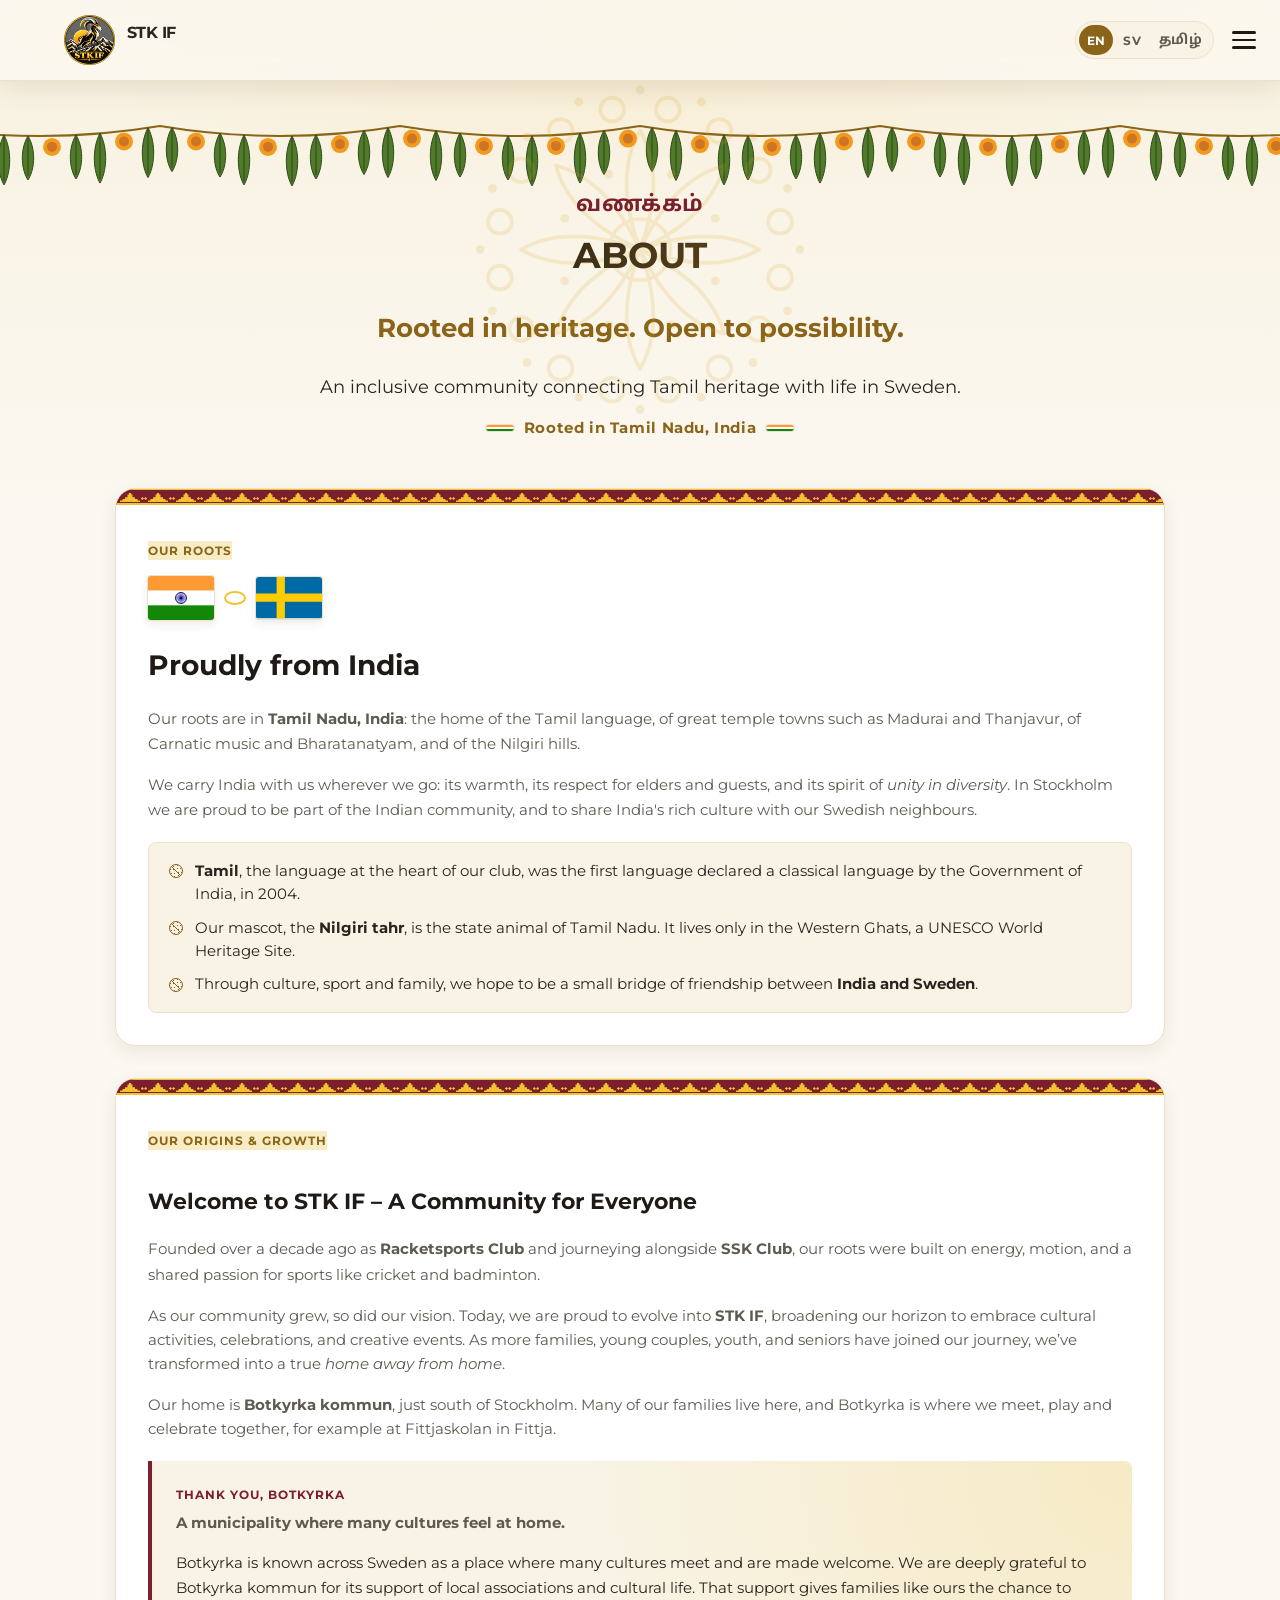
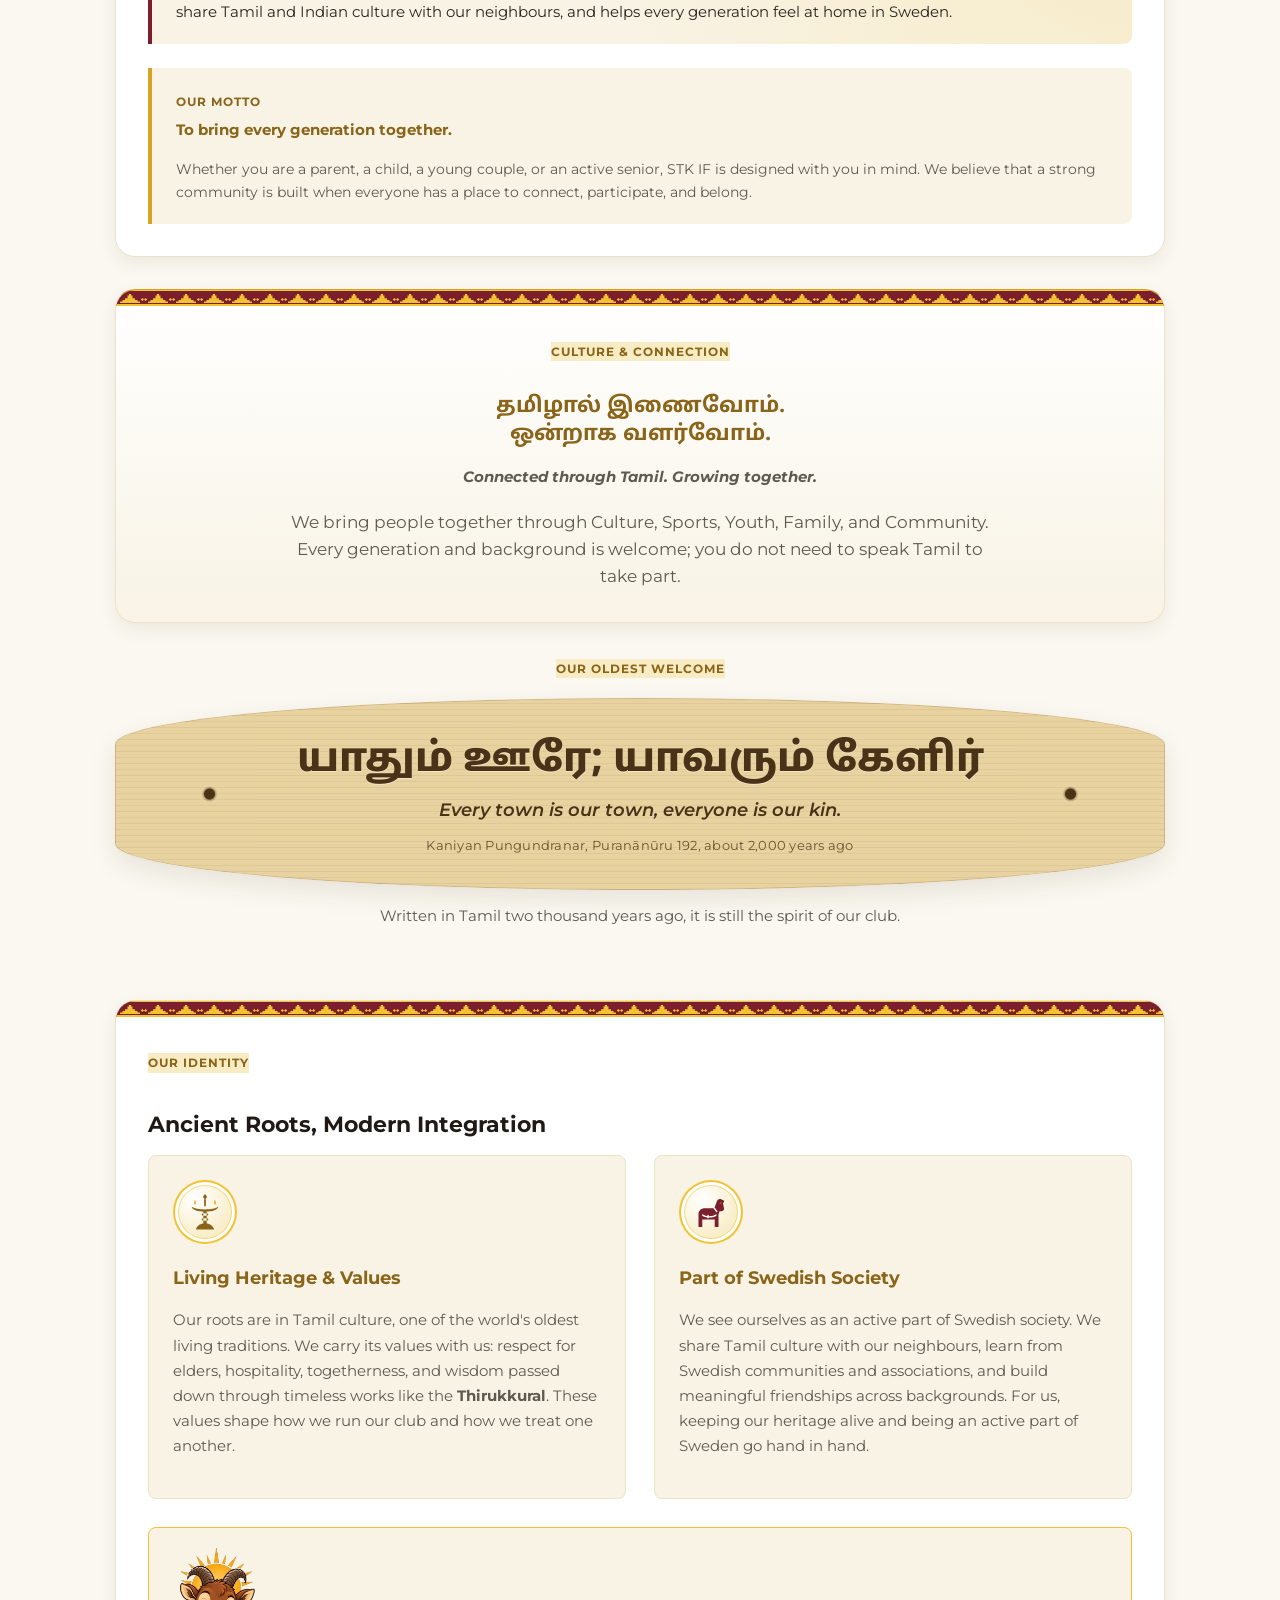
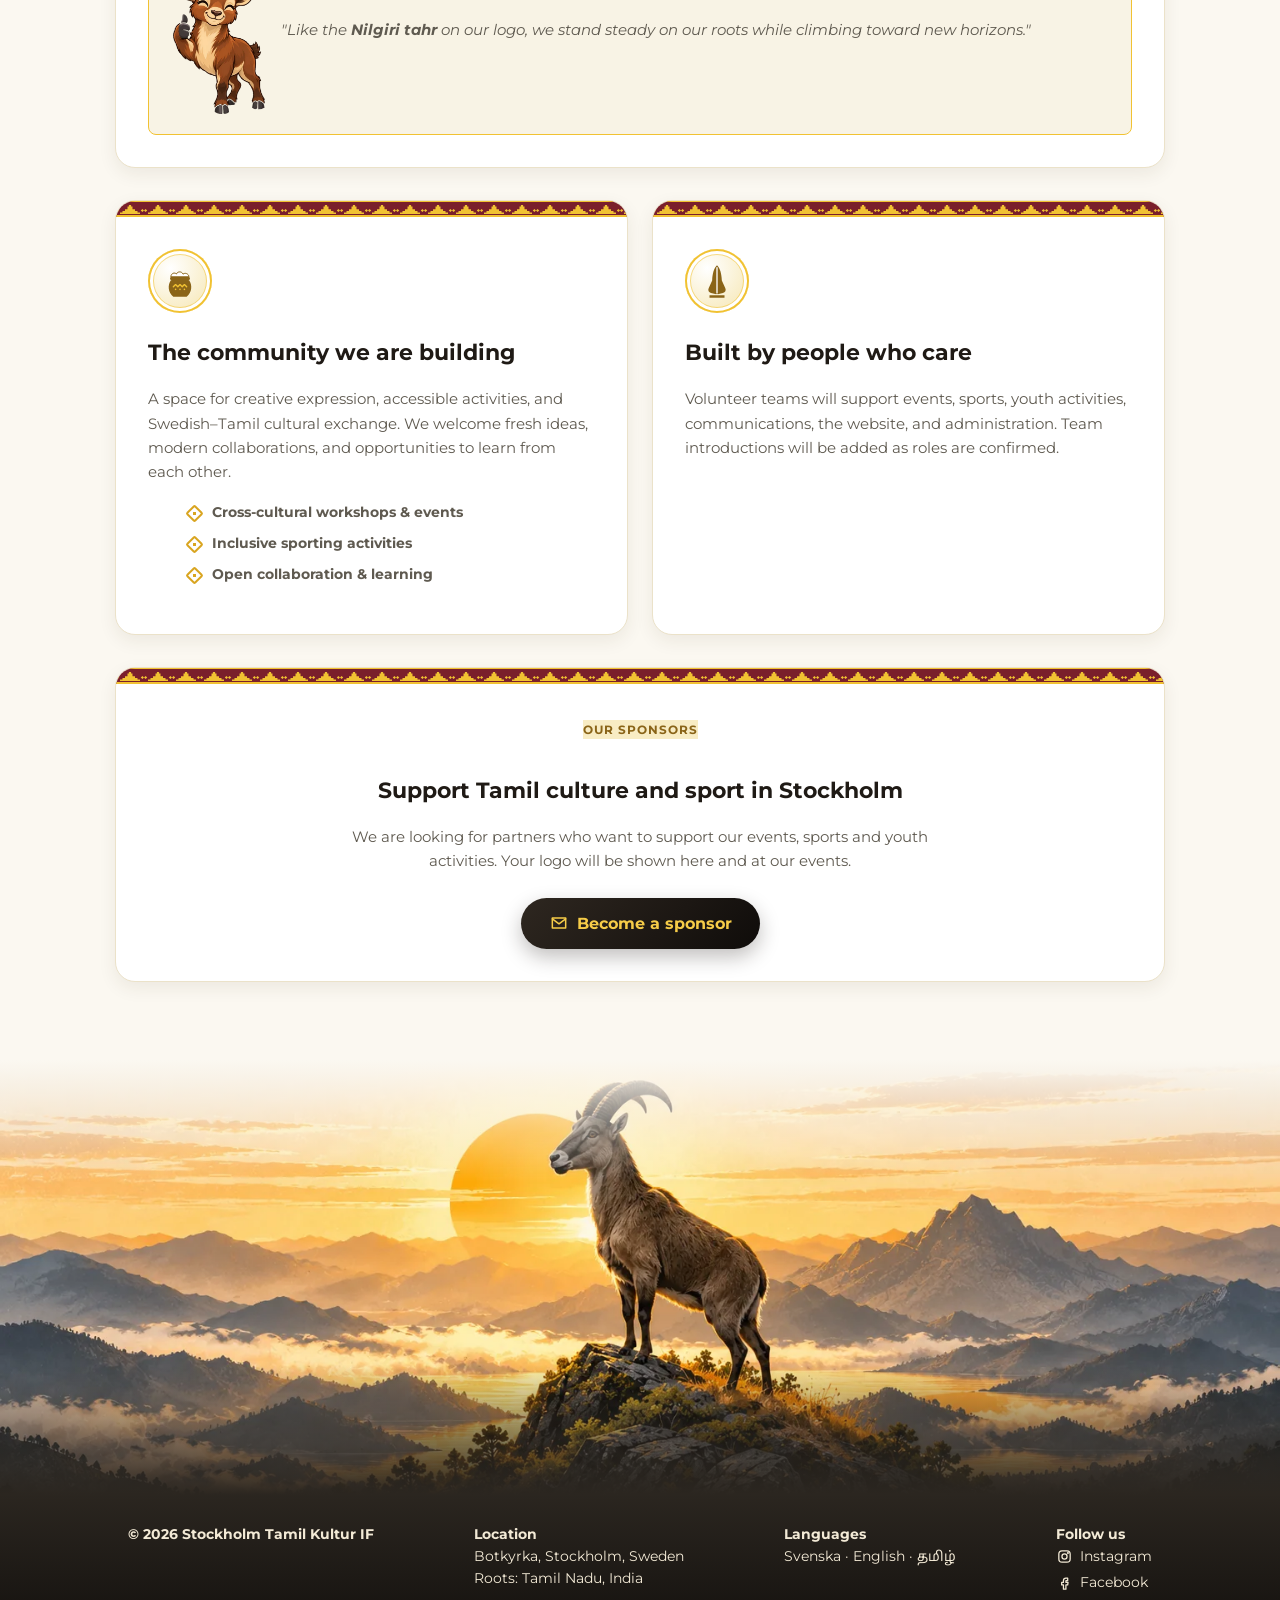
==== commit 4d08f8fb: "Remove Team RAAT links; update README from demo to live site Canonical, Open Graph and sitemap URLs " ====
--- a/about.html
+++ b/about.html
@@ -9,19 +9,19 @@
     <meta property="og:site_name" content="Stockholm Tamil Kultur IF">
     <meta property="og:title" content="About us | Stockholm Tamil Kultur &amp; IF">
     <meta property="og:description" content="Stockholm Tamil Kultur &amp; IF is a Tamil cultural and sports club in Botkyrka, Stockholm, with roots in Tamil Nadu, India, bringing the Tamil community together.">
-    <link rel="canonical" href="https://teamraat.github.io/STK-IF/about.html">
-    <meta property="og:url" content="https://teamraat.github.io/STK-IF/about.html">
-    <meta property="og:image" content="https://teamraat.github.io/STK-IF/images/og-image.jpg">
+    <link rel="canonical" href="https://www.stkif.se/about.html">
+    <meta property="og:url" content="https://www.stkif.se/about.html">
+    <meta property="og:image" content="https://www.stkif.se/images/og-image.jpg">
     <meta property="og:image:width" content="1200">
     <meta property="og:image:height" content="630">
     <meta name="twitter:card" content="summary_large_image">
-    <link rel="stylesheet" href="css/shared-styles.css?v=20261105-1">
-    <link rel="stylesheet" href="css/about-styles.css?v=20261105-1">
+    <link rel="stylesheet" href="css/shared-styles.css?v=20261105-2">
+    <link rel="stylesheet" href="css/about-styles.css?v=20261105-2">
     <link rel="icon" type="image/png" href="images/favicon.png">
-    <link rel="stylesheet" href="css/modern.css?v=20261105-1">
-    <link rel="stylesheet" href="css/theme.css?v=20261105-1" id="theme-css">
-    <link rel="stylesheet" href="css/mascots.css?v=20261105-1">
-    <link rel="stylesheet" href="css/refresh.css?v=20261105-1">
+    <link rel="stylesheet" href="css/modern.css?v=20261105-2">
+    <link rel="stylesheet" href="css/theme.css?v=20261105-2" id="theme-css">
+    <link rel="stylesheet" href="css/mascots.css?v=20261105-2">
+    <link rel="stylesheet" href="css/refresh.css?v=20261105-2">
 </head>
 <body>
 
@@ -240,11 +240,11 @@
         </div>
 
     </footer>
-    <script src="sponsors/sponsors-list.js?v=20261105-1"></script>
-    <script src="js/sponsors.js?v=20261105-1"></script>
-    <script src="lang/languages.js?v=20261105-1"></script>
-    <script src="js/i18n.js?v=20261105-1"></script>
-    <script src="mascots/mascot-list.js?v=20261105-1"></script>
-    <script src="js/site.js?v=20261105-1"></script>
+    <script src="sponsors/sponsors-list.js?v=20261105-2"></script>
+    <script src="js/sponsors.js?v=20261105-2"></script>
+    <script src="lang/languages.js?v=20261105-2"></script>
+    <script src="js/i18n.js?v=20261105-2"></script>
+    <script src="mascots/mascot-list.js?v=20261105-2"></script>
+    <script src="js/site.js?v=20261105-2"></script>
 </body>
 </html>
--- a/css/theme.css
+++ b/css/theme.css
@@ -9,5 +9,5 @@
    ?theme=sunrise (or nilgiri-mist, twilight) to the page address.
    ========================================================== */
 
-@import url("themes/golden-peak.css?v=20261105-1");
-@import url("theme-base.css?v=20261105-1");
+@import url("themes/golden-peak.css?v=20261105-2");
+@import url("theme-base.css?v=20261105-2");
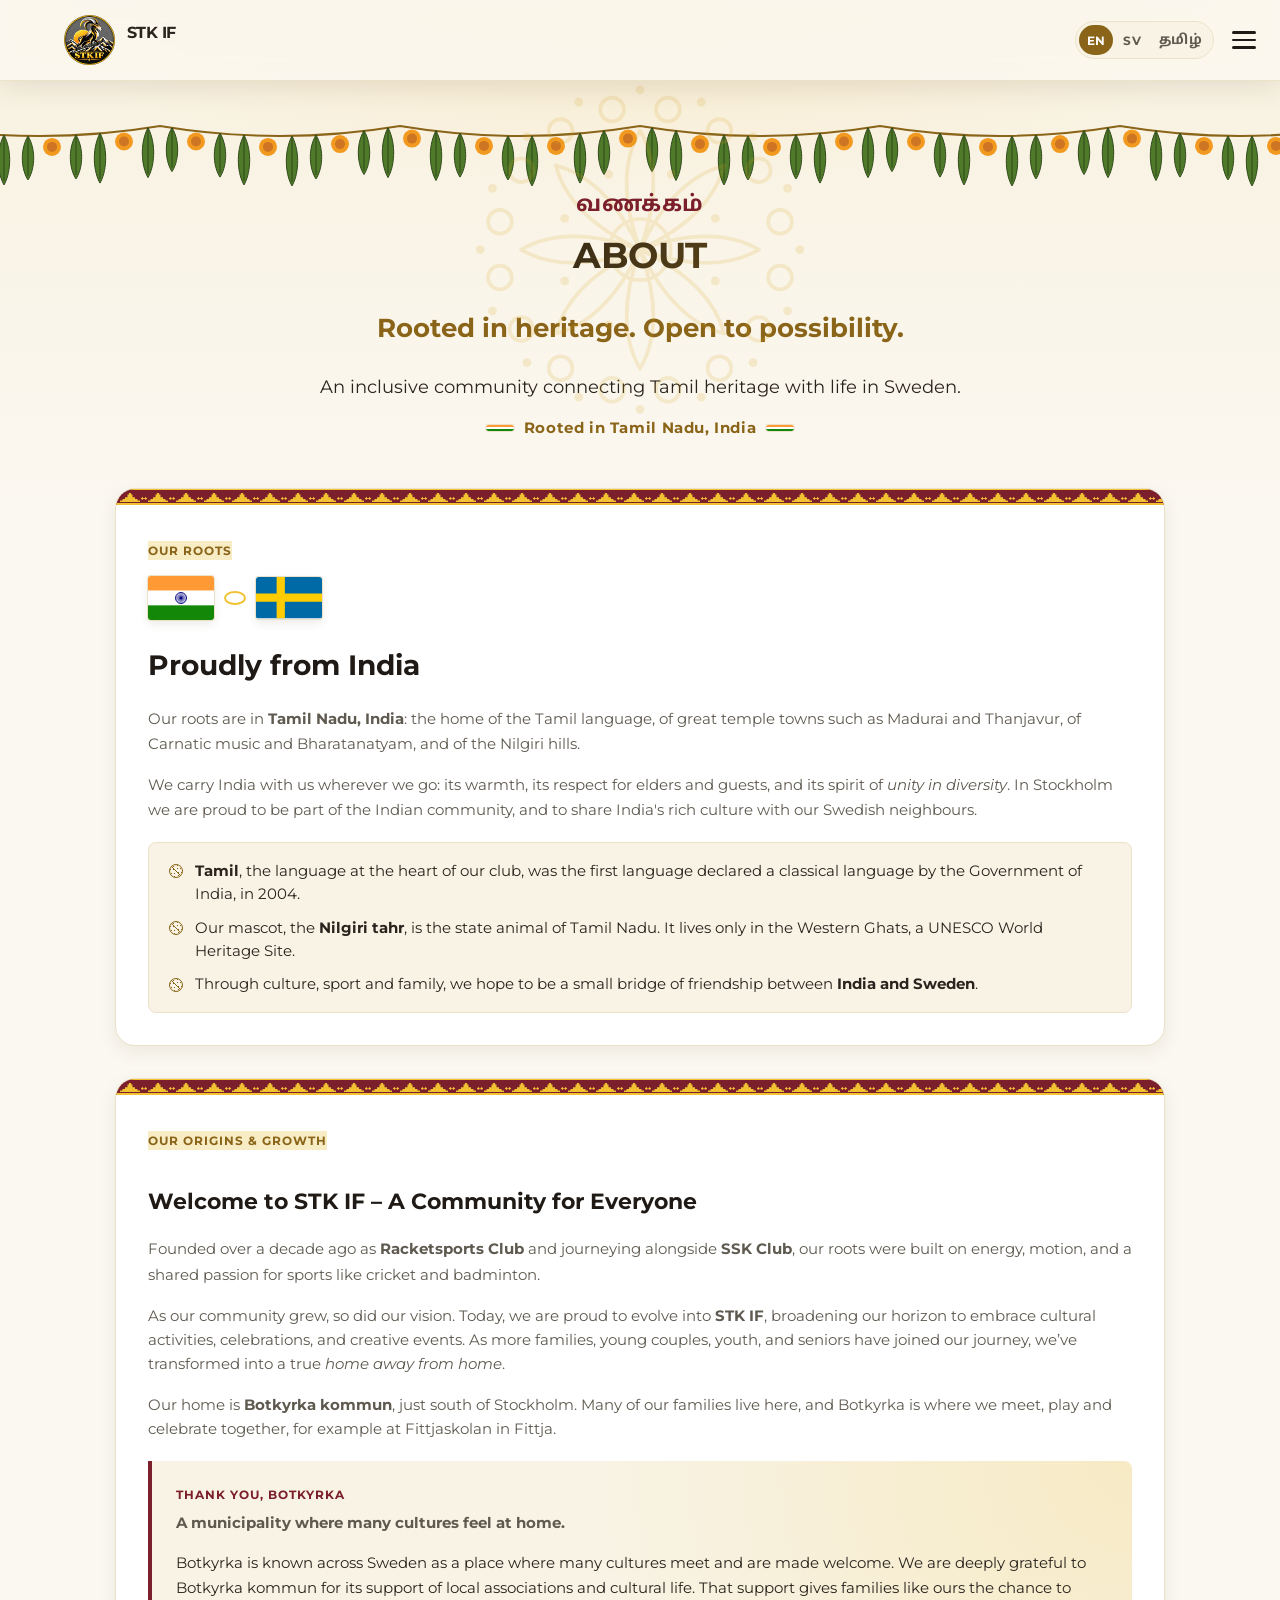
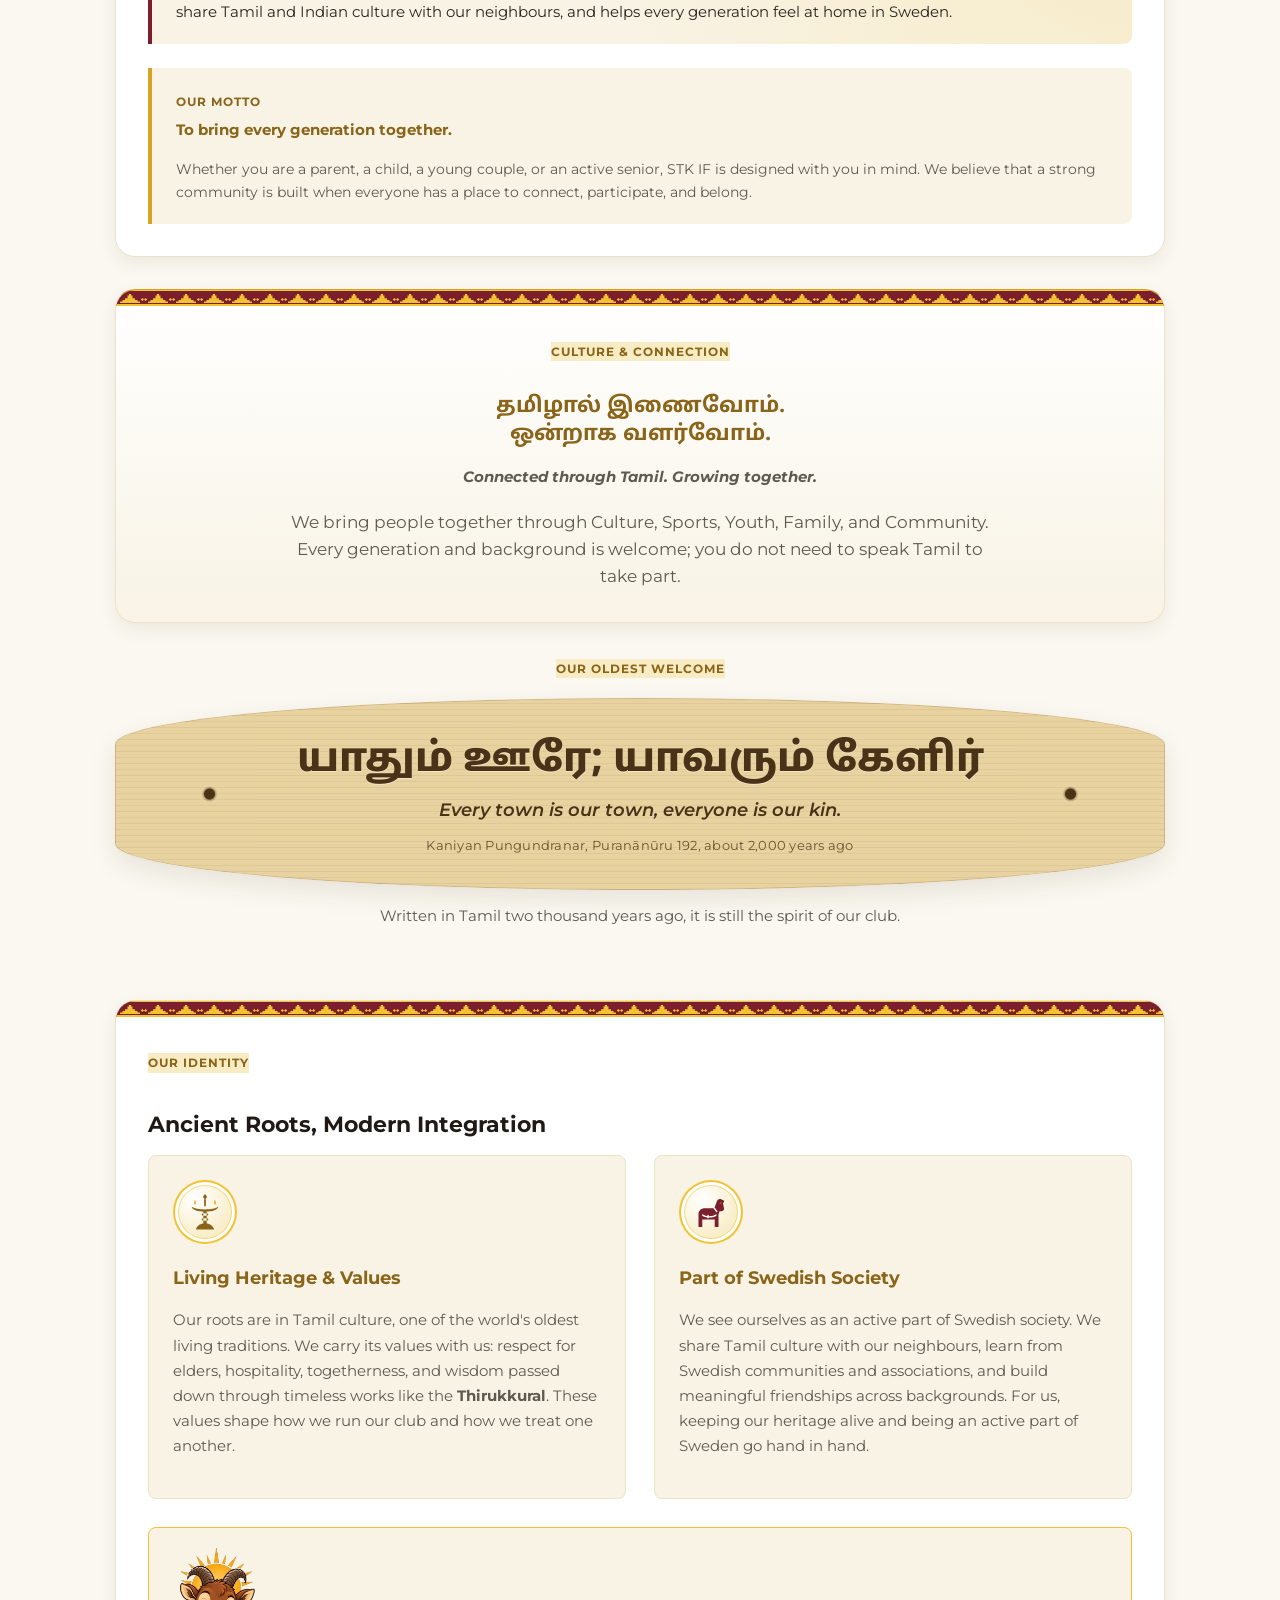
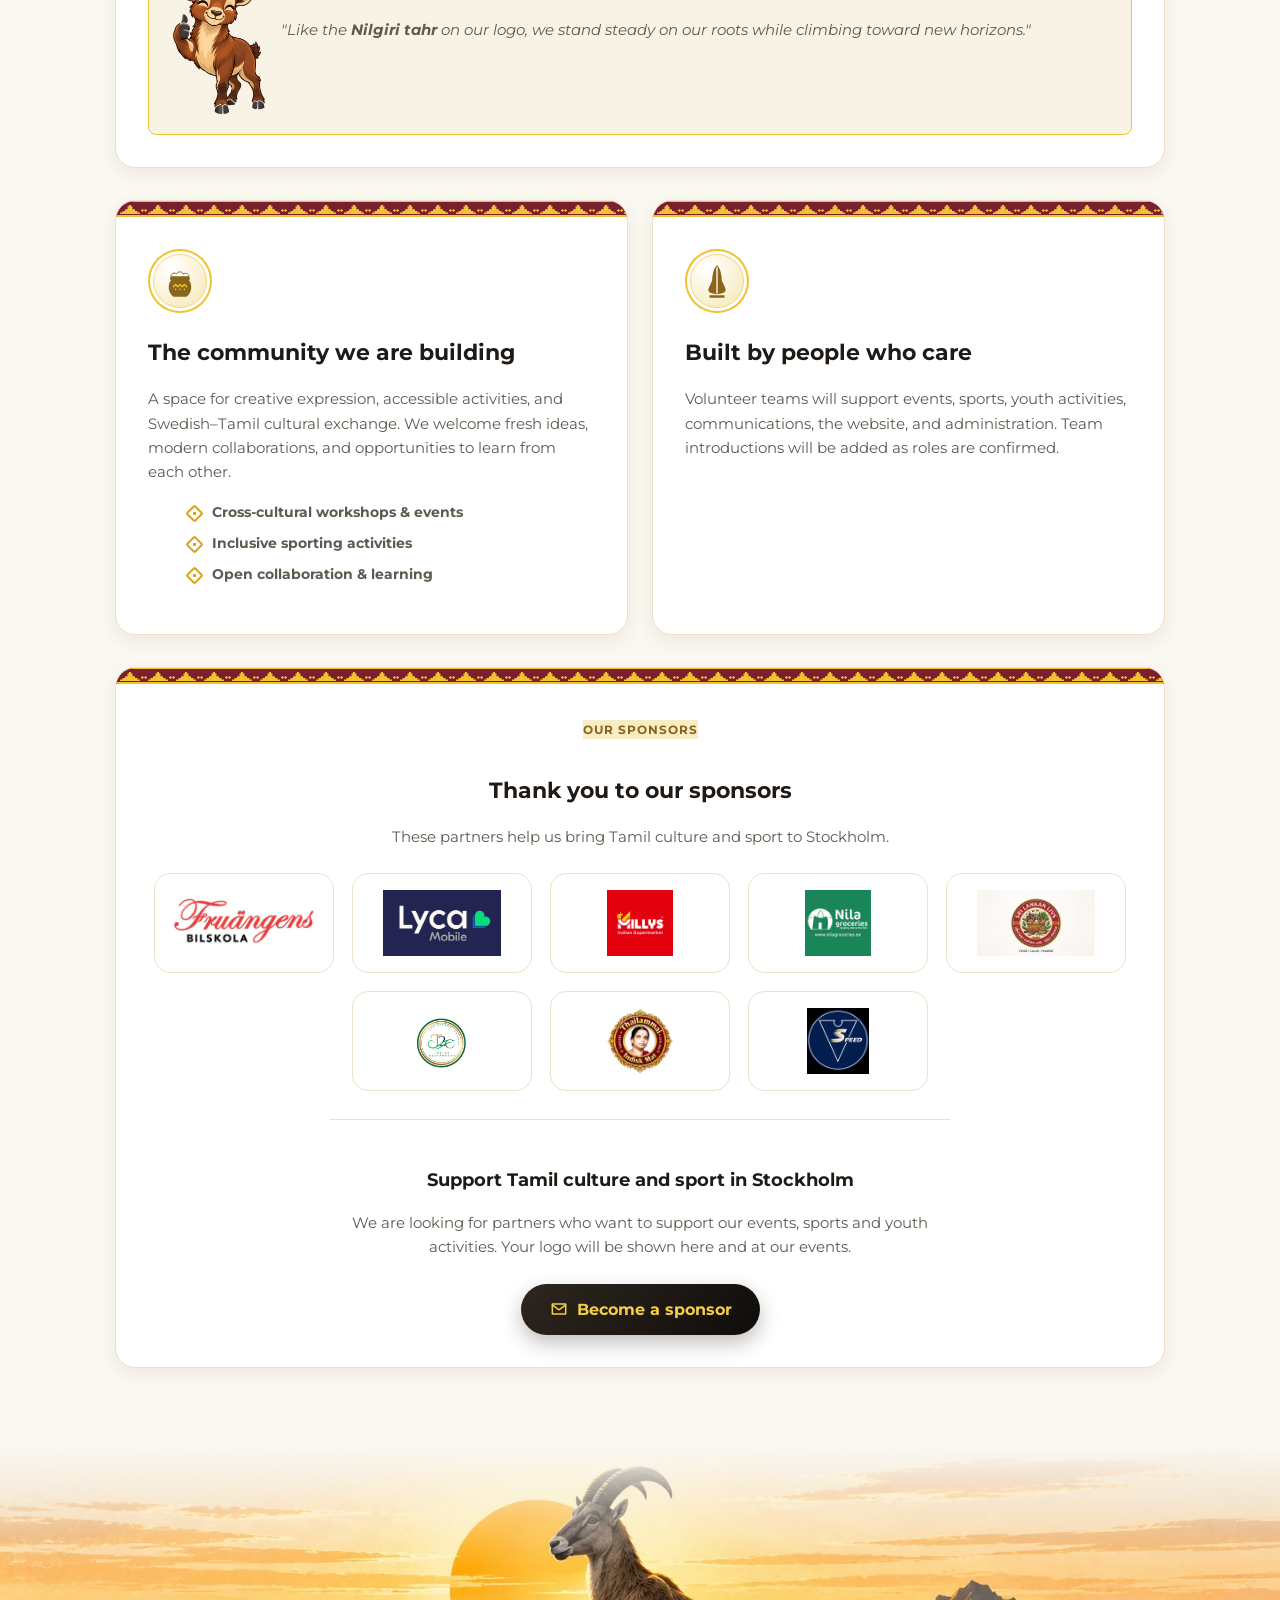
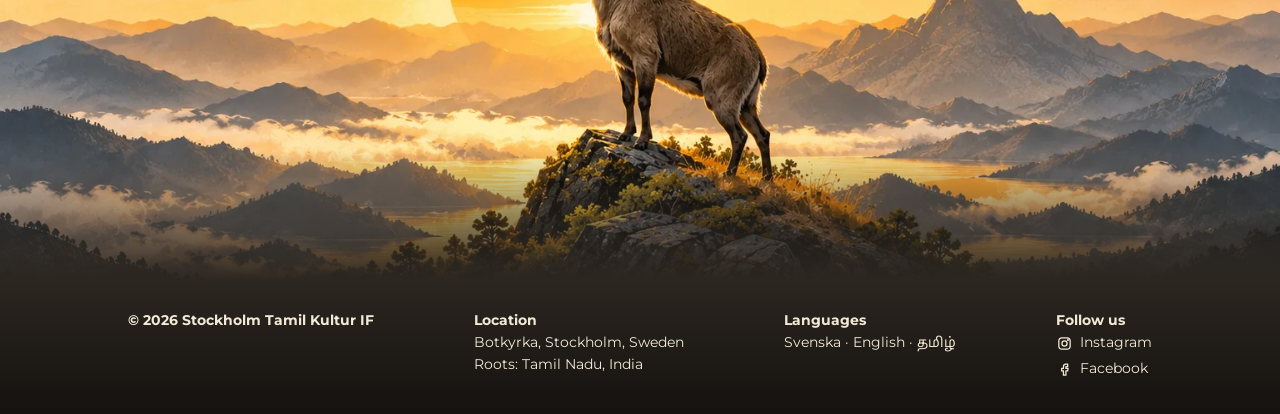
==== commit 4e099473: "Adding sponsors" ====
--- a/about.html
+++ b/about.html
@@ -240,8 +240,8 @@
         </div>
 
     </footer>
-    <script src="sponsors/sponsors-list.js?v=20261105-2"></script>
-    <script src="js/sponsors.js?v=20261105-2"></script>
+    <script src="sponsors/sponsors-list.js?v=20261107-1"></script>
+    <script src="js/sponsors.js?v=20261107-1"></script>
     <script src="lang/languages.js?v=20261105-2"></script>
     <script src="js/i18n.js?v=20261105-2"></script>
     <script src="mascots/mascot-list.js?v=20261105-2"></script>
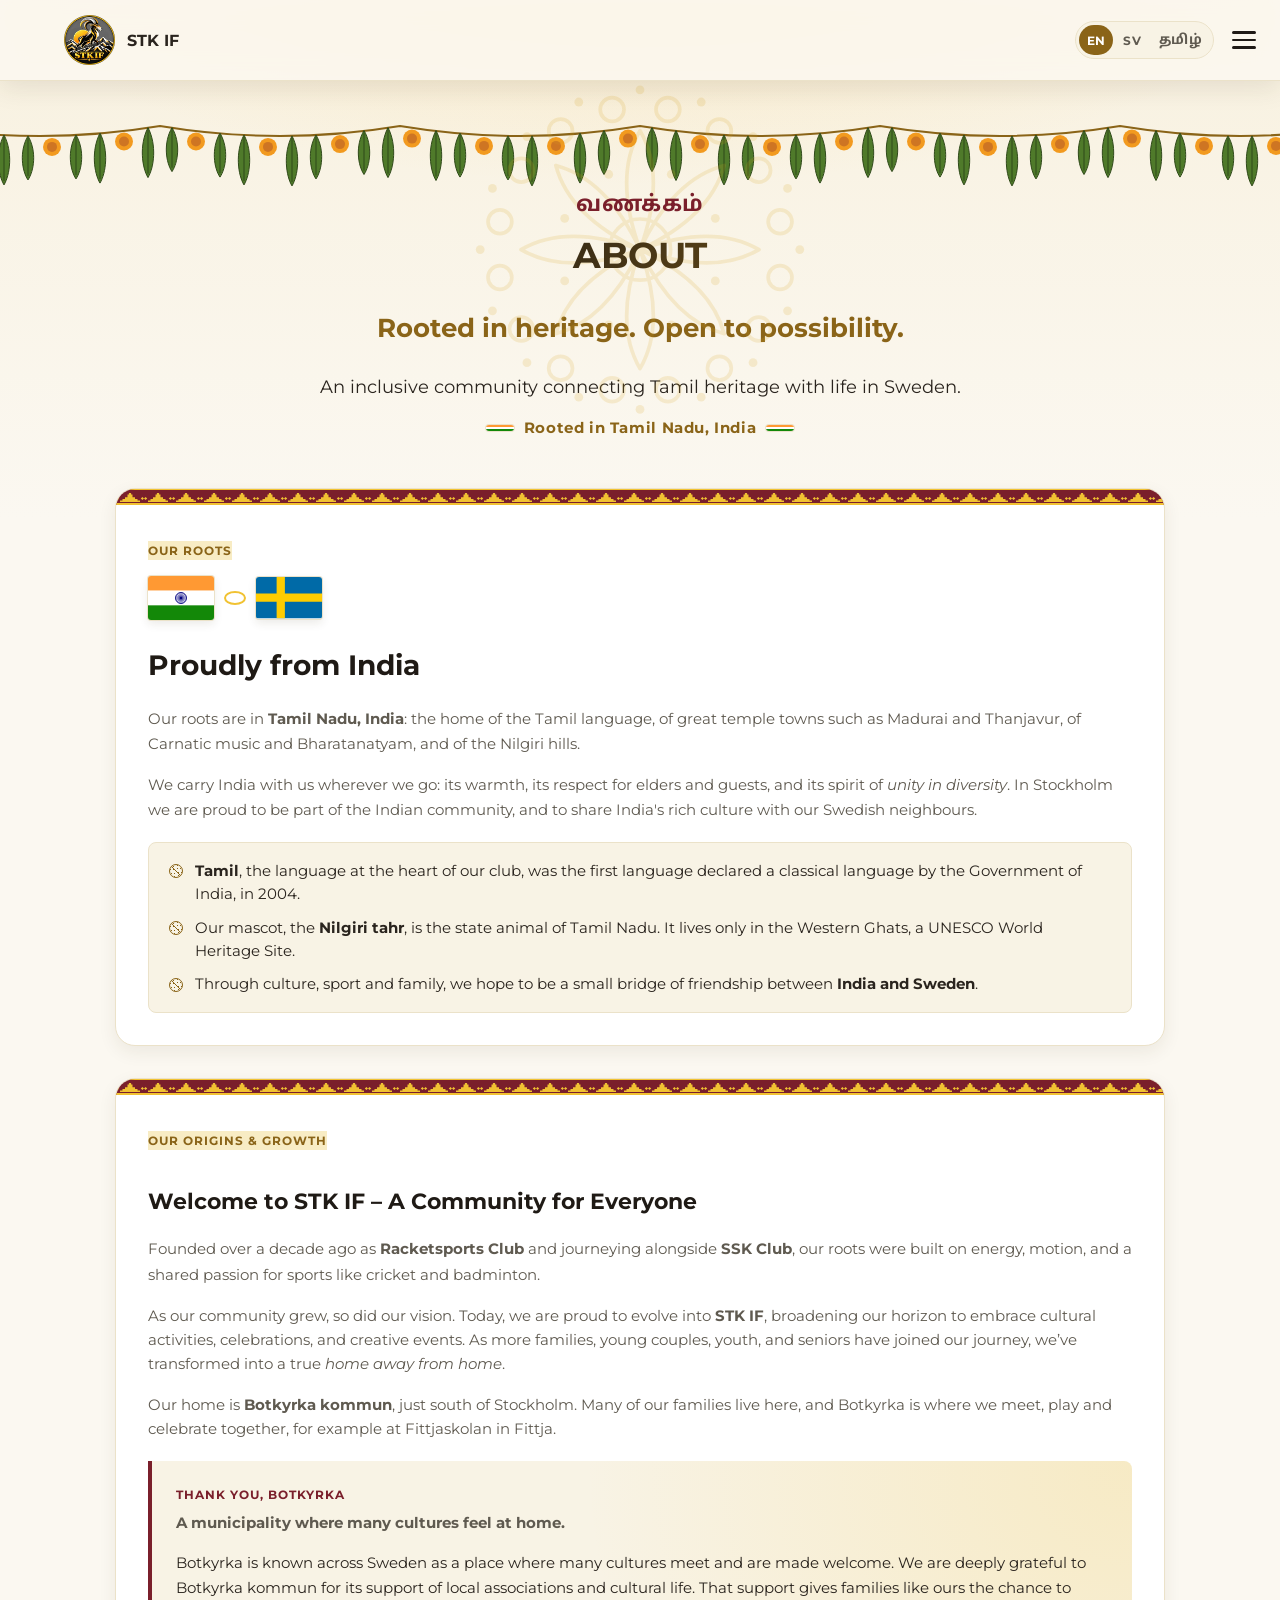
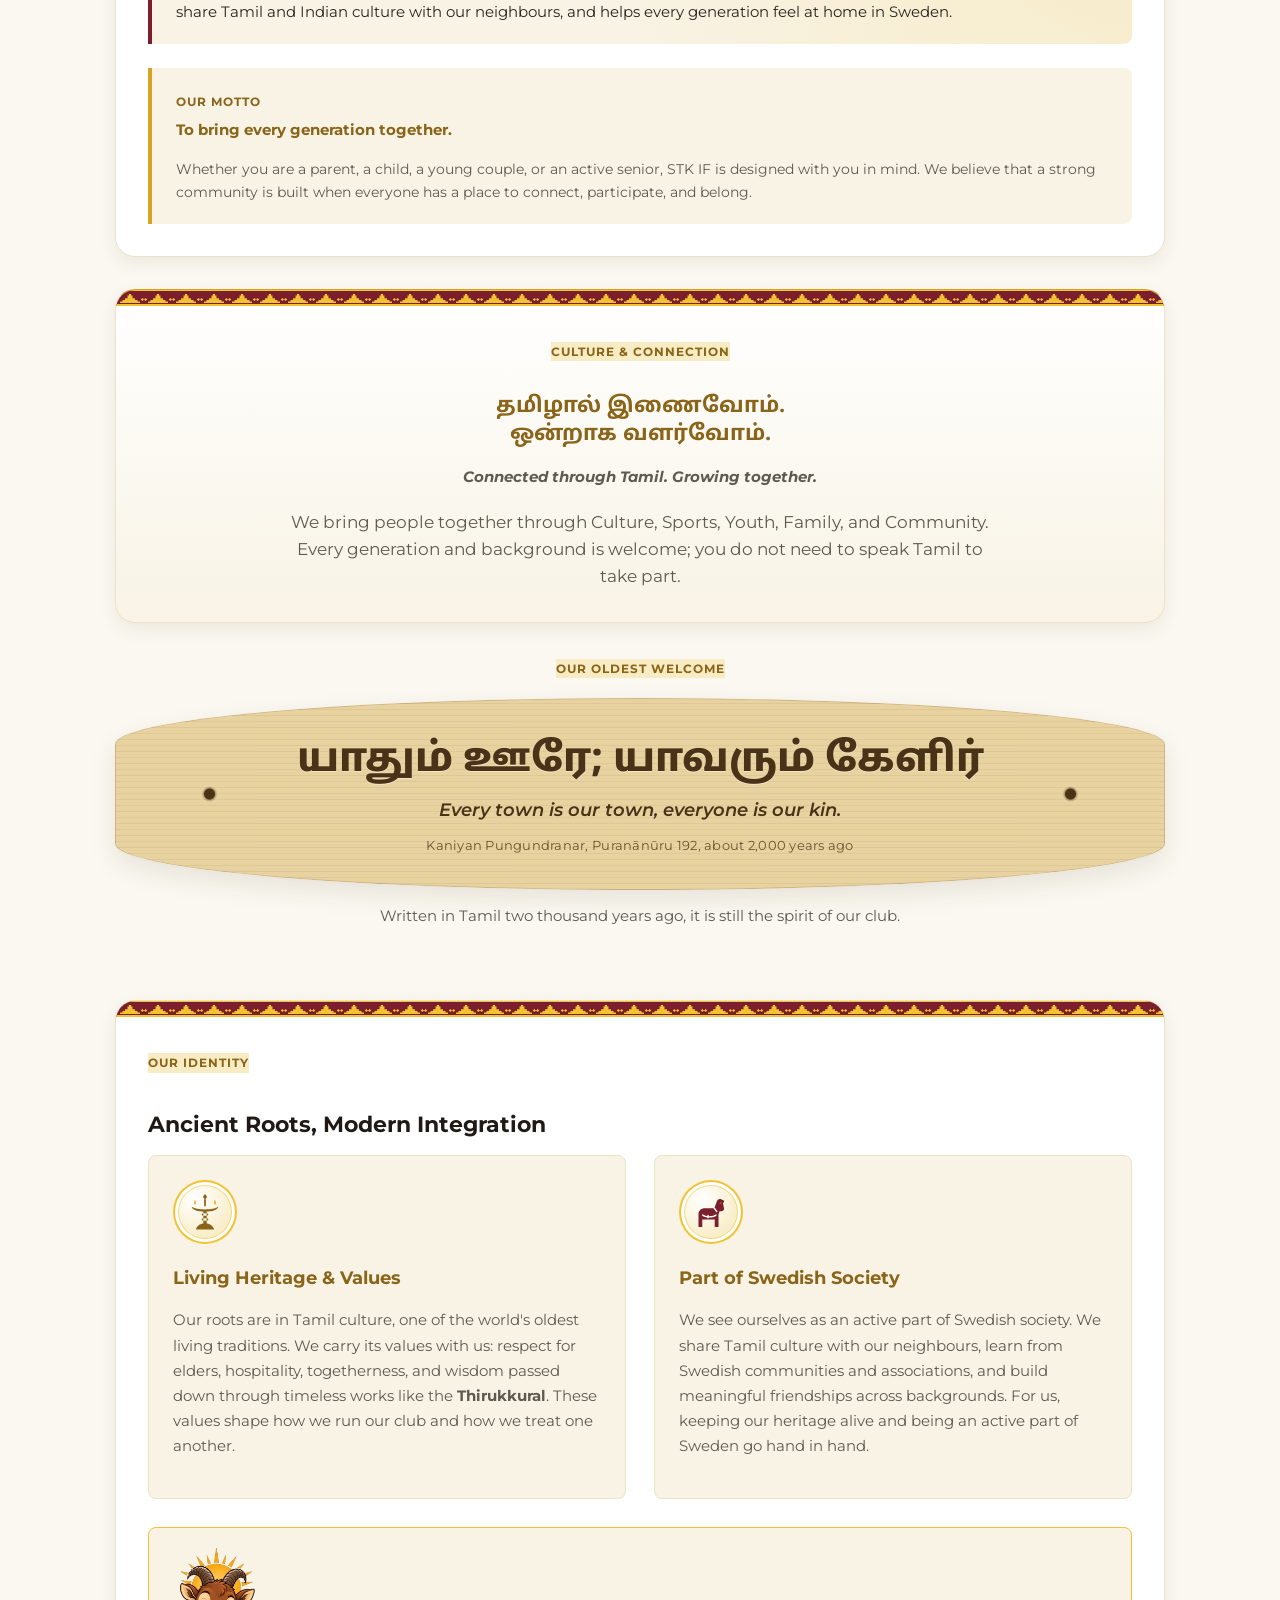
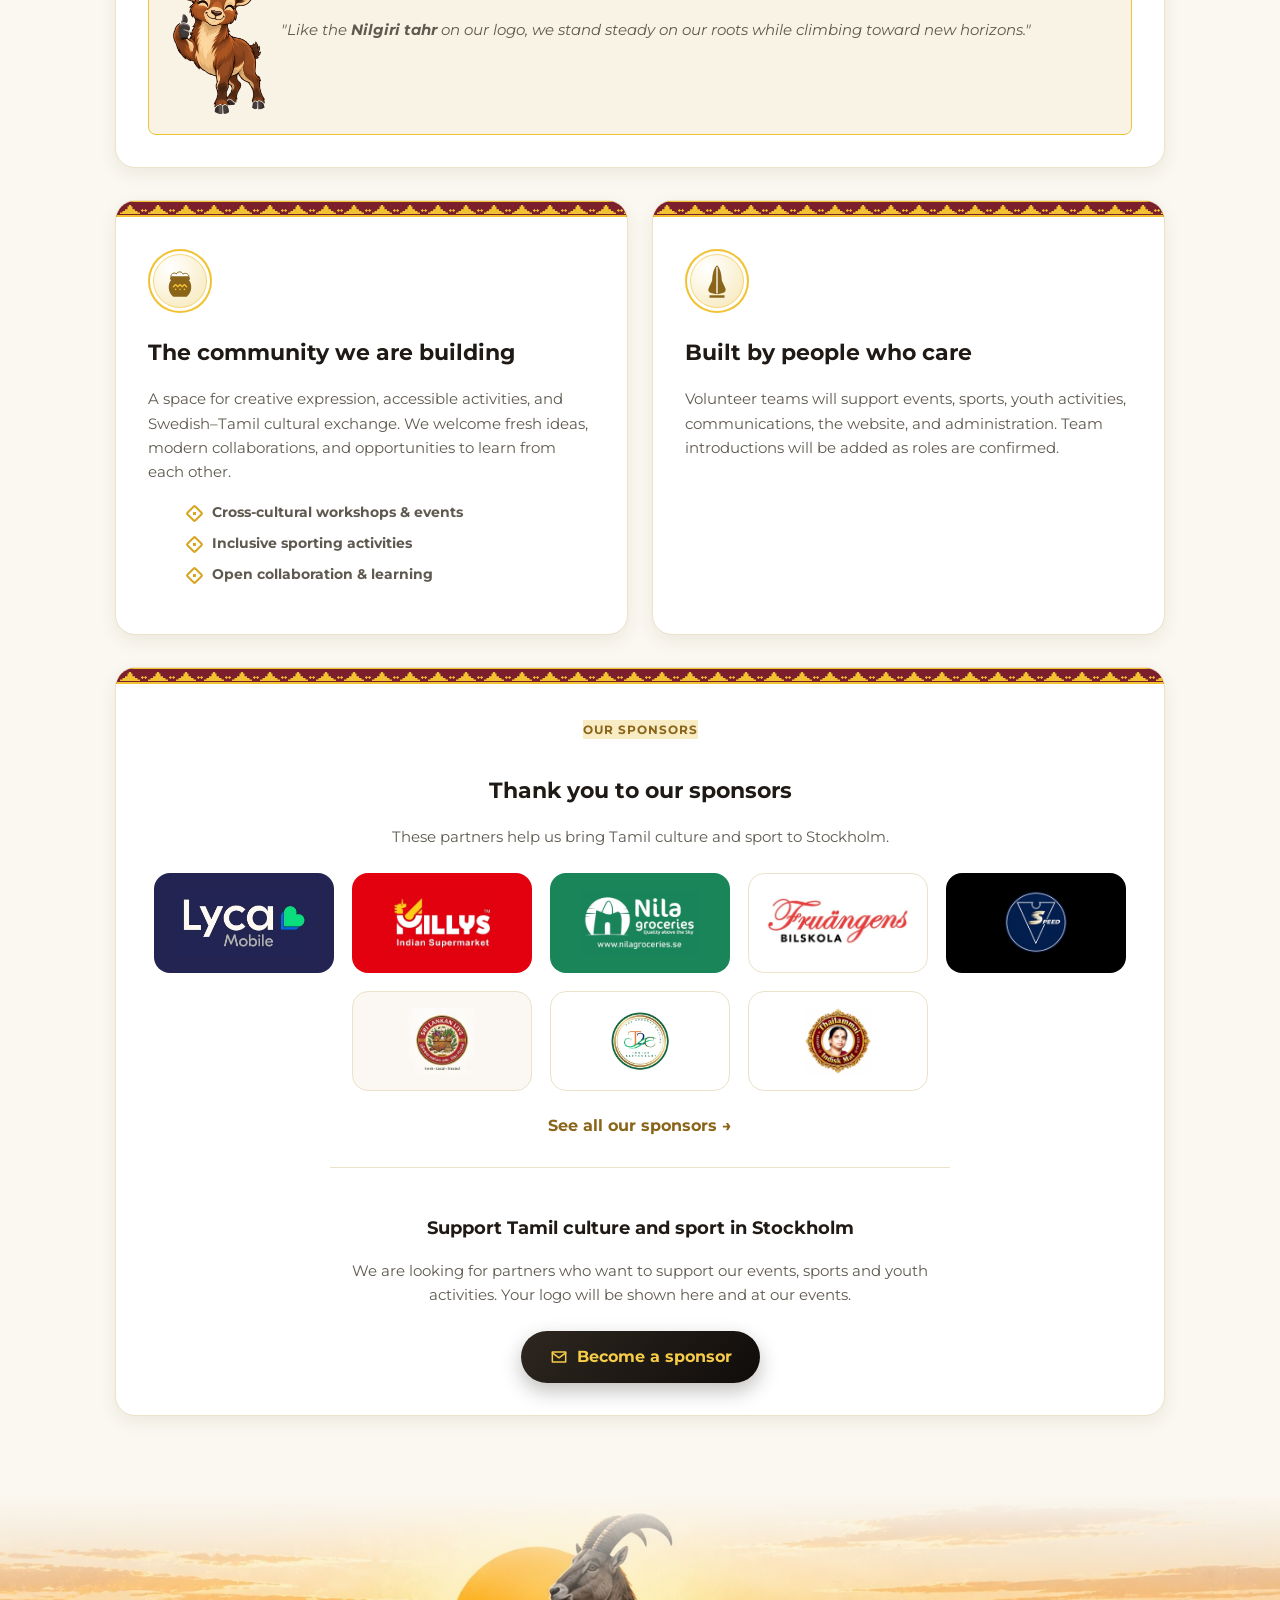
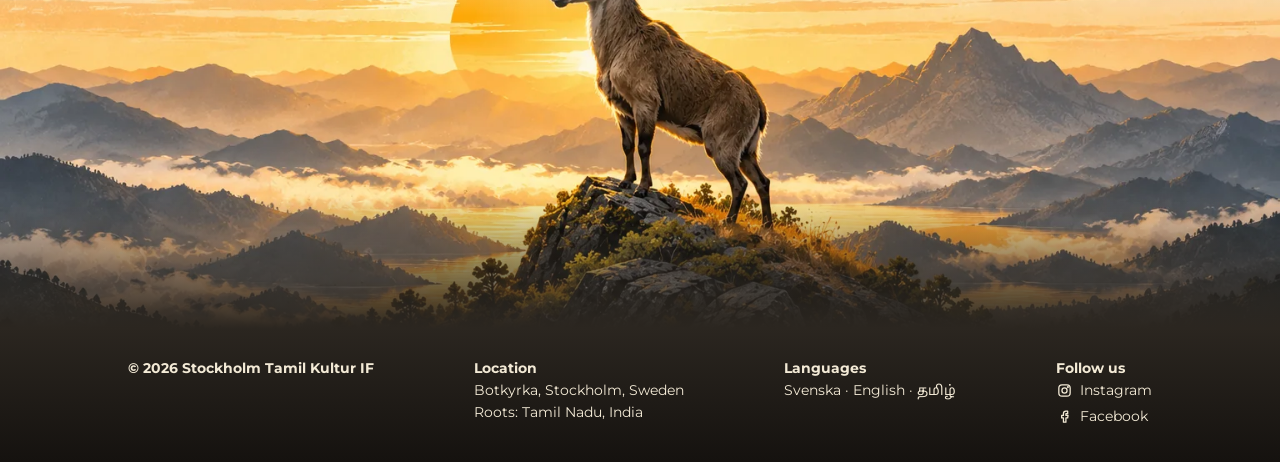
==== commit 99cea8ee: "Sponsors page, Lyca Mobile page and site fixes - New Sponsors page (sponsors.html) with all eight sp" ====
--- a/about.html
+++ b/about.html
@@ -15,13 +15,13 @@
     <meta property="og:image:width" content="1200">
     <meta property="og:image:height" content="630">
     <meta name="twitter:card" content="summary_large_image">
-    <link rel="stylesheet" href="css/shared-styles.css?v=20261105-2">
-    <link rel="stylesheet" href="css/about-styles.css?v=20261105-2">
+    <link rel="stylesheet" href="css/shared-styles.css?v=20261110-1">
+    <link rel="stylesheet" href="css/about-styles.css?v=20261110-1">
     <link rel="icon" type="image/png" href="images/favicon.png">
-    <link rel="stylesheet" href="css/modern.css?v=20261105-2">
-    <link rel="stylesheet" href="css/theme.css?v=20261105-2" id="theme-css">
-    <link rel="stylesheet" href="css/mascots.css?v=20261105-2">
-    <link rel="stylesheet" href="css/refresh.css?v=20261105-2">
+    <link rel="stylesheet" href="css/modern.css?v=20261110-1">
+    <link rel="stylesheet" href="css/theme.css?v=20261110-1" id="theme-css">
+    <link rel="stylesheet" href="css/mascots.css?v=20261110-1">
+    <link rel="stylesheet" href="css/refresh.css?v=20261110-1">
 </head>
 <body>
 
@@ -31,7 +31,7 @@
         <div id="logo">
             <a class="logo-link" href="index.html" aria-label="STK IF home page">
                 <img src="images/logo.webp" alt="Stockholm Tamil Kultur IF Logo">
-                <h1>STK IF</h1>
+                <span class="site-name">STK IF</span>
             </a>
         </div>
         <ul>
@@ -46,6 +46,8 @@
             <li><a href="learn-tamil.html">Learn Tamil</a></li>
             <li>|</li>
             <li><a href="members.html">Members</a></li>
+            <li>|</li>
+            <li><a href="sponsors.html">Sponsors</a></li>
             <li>|</li>
             <li><a href="joinus.html">Join Us</a></li>
         </ul>
@@ -205,6 +207,7 @@
                 <h2>Thank you to our sponsors</h2>
                 <p>These partners help us bring Tamil culture and sport to Stockholm.</p>
                 <div class="sponsor-grid" id="sponsor-grid"></div>
+                <a class="sponsors-all-link" href="sponsors.html">See all our sponsors →</a>
             </div>
             <div class="sponsor-cta">
                 <h2 class="sponsor-cta-title">Support Tamil culture and sport in Stockholm</h2>
@@ -240,11 +243,11 @@
         </div>
 
     </footer>
-    <script src="sponsors/sponsors-list.js?v=20261107-1"></script>
-    <script src="js/sponsors.js?v=20261107-1"></script>
-    <script src="lang/languages.js?v=20261105-2"></script>
-    <script src="js/i18n.js?v=20261105-2"></script>
-    <script src="mascots/mascot-list.js?v=20261105-2"></script>
-    <script src="js/site.js?v=20261105-2"></script>
+    <script src="sponsors/sponsors-list.js?v=20261110-1"></script>
+    <script src="js/sponsors.js?v=20261110-1"></script>
+    <script src="lang/languages.js?v=20261110-1"></script>
+    <script src="js/i18n.js?v=20261110-1"></script>
+    <script src="mascots/mascot-list.js?v=20261110-1"></script>
+    <script src="js/site.js?v=20261110-1"></script>
 </body>
 </html>
--- a/css/shared-styles.css
+++ b/css/shared-styles.css
@@ -113,13 +113,15 @@
             width: auto;
         }
 
-    header h1 {
+    header .site-name {
+        display: block;
+        margin: 0;
         font-size: 1rem;
         font-weight: 700;
         color: #141414;
     }
 
-        header h1 span {
+        header .site-name span {
         font-weight: 400;
         }
 
@@ -231,7 +233,7 @@
     display: none !important;
 }
 
-header h1 {
+header .site-name {
     display: none;
 }
 
--- a/css/modern.css
+++ b/css/modern.css
@@ -466,7 +466,7 @@
     .reveal { opacity: 1; transform: none; }
 }
 
-header #logo h1 {
+header #logo .site-name {
     white-space: nowrap;
 }
 
--- a/css/theme.css
+++ b/css/theme.css
@@ -9,5 +9,5 @@
    ?theme=sunrise (or nilgiri-mist, twilight) to the page address.
    ========================================================== */
 
-@import url("themes/golden-peak.css?v=20261105-2");
-@import url("theme-base.css?v=20261105-2");
+@import url("themes/golden-peak.css?v=20261110-1");
+@import url("theme-base.css?v=20261110-1");
--- a/css/refresh.css
+++ b/css/refresh.css
@@ -151,11 +151,72 @@
 #members-intro h1,
 .mascot-beside h1,
 #membership h1,
-#volunteer-info h1 {
+#volunteer-info h1,
+#membership h2.join-heading,
+#volunteer-info h2.join-heading {
     font-size: var(--r-h2);
     font-weight: 800;
     letter-spacing: -0.03em;
     line-height: 1;
+}
+
+/* Home page section headings: h2 for search engines (one h1 per page), same look as the old h1 */
+h2.section-title {
+    font-size: var(--r-h2);
+    font-weight: 800;
+    letter-spacing: -0.03em;
+    line-height: 1;
+    text-align: center;
+    text-transform: uppercase;
+    margin: 0 0 16px;
+    padding: 0;
+    background: linear-gradient(120deg, var(--t-heading) 20%, var(--t-accent-dark) 100%);
+    -webkit-background-clip: text;
+    background-clip: text;
+    color: transparent !important;
+}
+
+#index h2.section-title { font-size: var(--r-h2); }
+
+/* Join Us: "Membership" and "Volunteer with us" are h2 now (the page's h1 is "Join Us"), same look as before */
+#membership h2.join-heading,
+#volunteer-info h2.join-heading {
+    margin: 0 0 16px;
+    text-transform: uppercase;
+    background: linear-gradient(120deg, var(--t-heading) 20%, var(--t-accent-dark) 100%);
+    -webkit-background-clip: text;
+    background-clip: text;
+    color: transparent !important;
+}   /* beats the older #activities h2 / #events-h2 sizes */
+
+#activities h2.section-title {
+    margin-top: 40px;
+    padding: 20px;
+}
+
+/* ---------- Events page: past events ---------- */
+
+#past-events {
+    padding: 0 5% 60px;
+    max-width: 1300px;
+    margin: 0 auto;
+}
+
+    .past-events-title {
+        margin: 0 0 24px;
+        text-align: center;
+        font-size: clamp(24px, 3vw, 34px);
+        color: var(--t-heading);
+    }
+
+    /* same card width as the upcoming events above it */
+    #past-events .div-all-event-cards { grid-template-columns: repeat(2, minmax(0, 1fr)); }
+
+    /* a little quieter than the upcoming events */
+    .event-card-container.is-past .event-card-image { filter: saturate(0.8); object-position: 50% 12%; }
+
+@media (max-width: 700px) {
+    #past-events .div-all-event-cards { grid-template-columns: 1fr; }
 }
 
 /* ---------- Event cards ---------- */
@@ -377,6 +438,45 @@
     object-fit: contain;
 }
 
+/* Logos sit on their own background colour (set in sponsors/sponsors-list.js), so every tile
+   looks the same size. Only light tiles need a border. */
+.sponsor:not(.sponsor-light) { border-color: transparent; }
+.sponsor.sponsor-light { border-color: var(--t-line); }
+a.sponsor:focus-visible { outline: 3px solid var(--t-gold); outline-offset: 3px; }
+
+.sponsors-all-link {
+    display: inline-block;
+    margin-top: 14px;
+    font-weight: 700;
+    color: var(--t-accent-dark) !important;
+}
+
+/* ---------- Home: thank-you row of sponsor logos ---------- */
+
+#home-sponsors {
+    text-align: center;
+    padding: clamp(40px, 6vw, 72px) 6% 10px;
+}
+
+#home-sponsors .sponsor-kicker {
+    margin: 0 0 6px;
+    font-size: 0.8rem;
+    font-weight: 700;
+    letter-spacing: 0.14em;
+    text-transform: uppercase;
+    color: var(--t-accent-dark);
+}
+
+/* two even rows of four */
+#home-sponsors .sponsor-grid {
+    display: grid;
+    grid-template-columns: repeat(4, 160px);
+    justify-content: center;
+    gap: 16px;
+    margin: 22px 0 26px;
+}
+#home-sponsors .sponsor { width: 160px; height: 92px; padding: 10px; }
+
 .sponsor-cta {
     max-width: 620px;
     margin: 0 auto;
@@ -415,8 +515,28 @@
     }
 
     .sponsor { width: calc(50% - 9px); }
+    #home-sponsors .sponsor-grid { grid-template-columns: repeat(2, minmax(0, 1fr)); gap: 12px; }
+    #home-sponsors .sponsor { width: 100%; height: 84px; }
 }
 
 @media (max-width: 380px) {
     #hero .mascot-bubble { width: 96px; }
 }
+
+/* ---------- Header: eight menu items on laptop screens ---------- */
+/* A little tighter between 801 and 1560 px, so the full menu still fits on one line
+   (js/site.js switches to the menu button by itself whenever it doesn't). */
+@media (min-width: 801px) and (max-width: 1560px) {
+    header ul.site-menu a { padding: 8px 11px; }
+    header ul.site-menu a.menu-cta { padding: 8px 15px 8px 11px; margin-left: 6px; }
+}
+
+/* Tamil letters are joined shapes: wide letter spacing breaks them apart, so small labels keep normal spacing */
+html[data-lang="ta"] .lyca-kicker,
+html[data-lang="ta"] .lyca-section-kicker,
+html[data-lang="ta"] .lyca-plan-badge,
+html[data-lang="ta"] .sponsor-list-kicker,
+html[data-lang="ta"] #home-sponsors .sponsor-kicker,
+html[data-lang="ta"] .card-badge {
+    letter-spacing: normal;
+}
